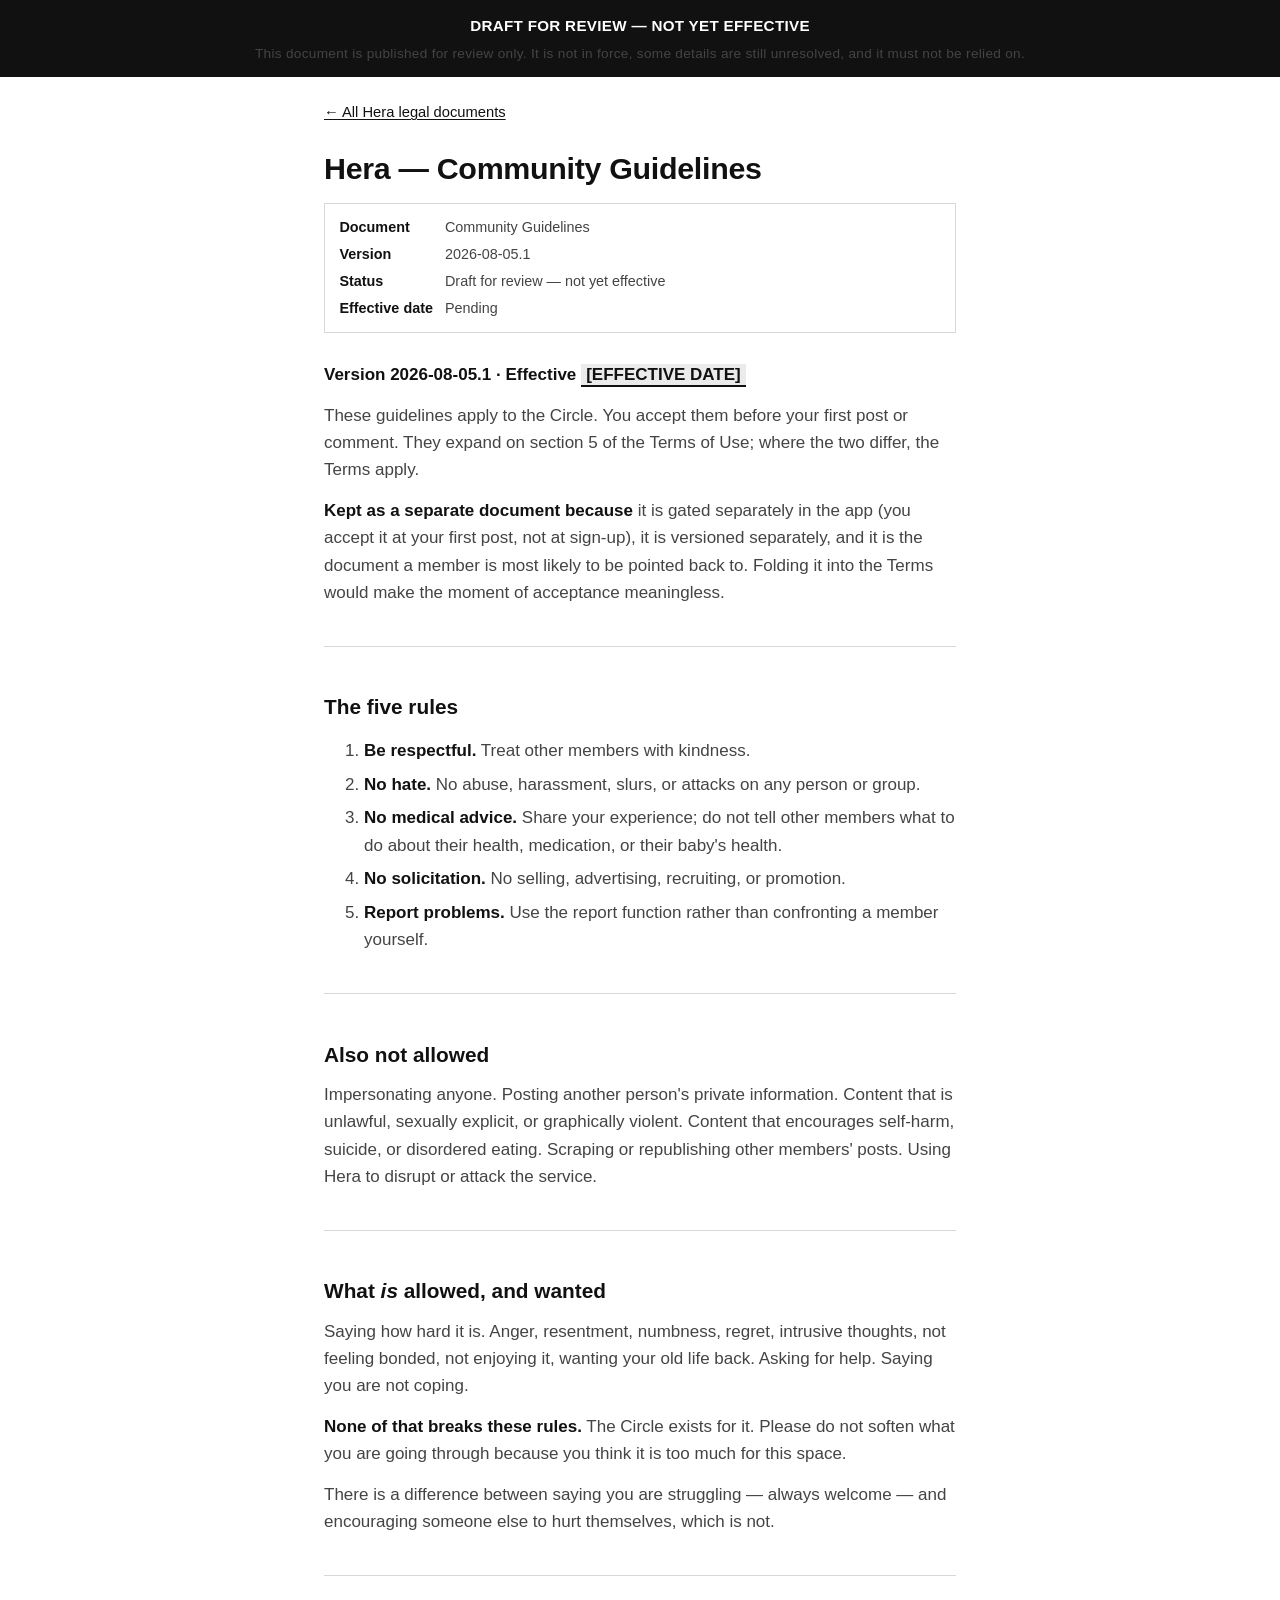
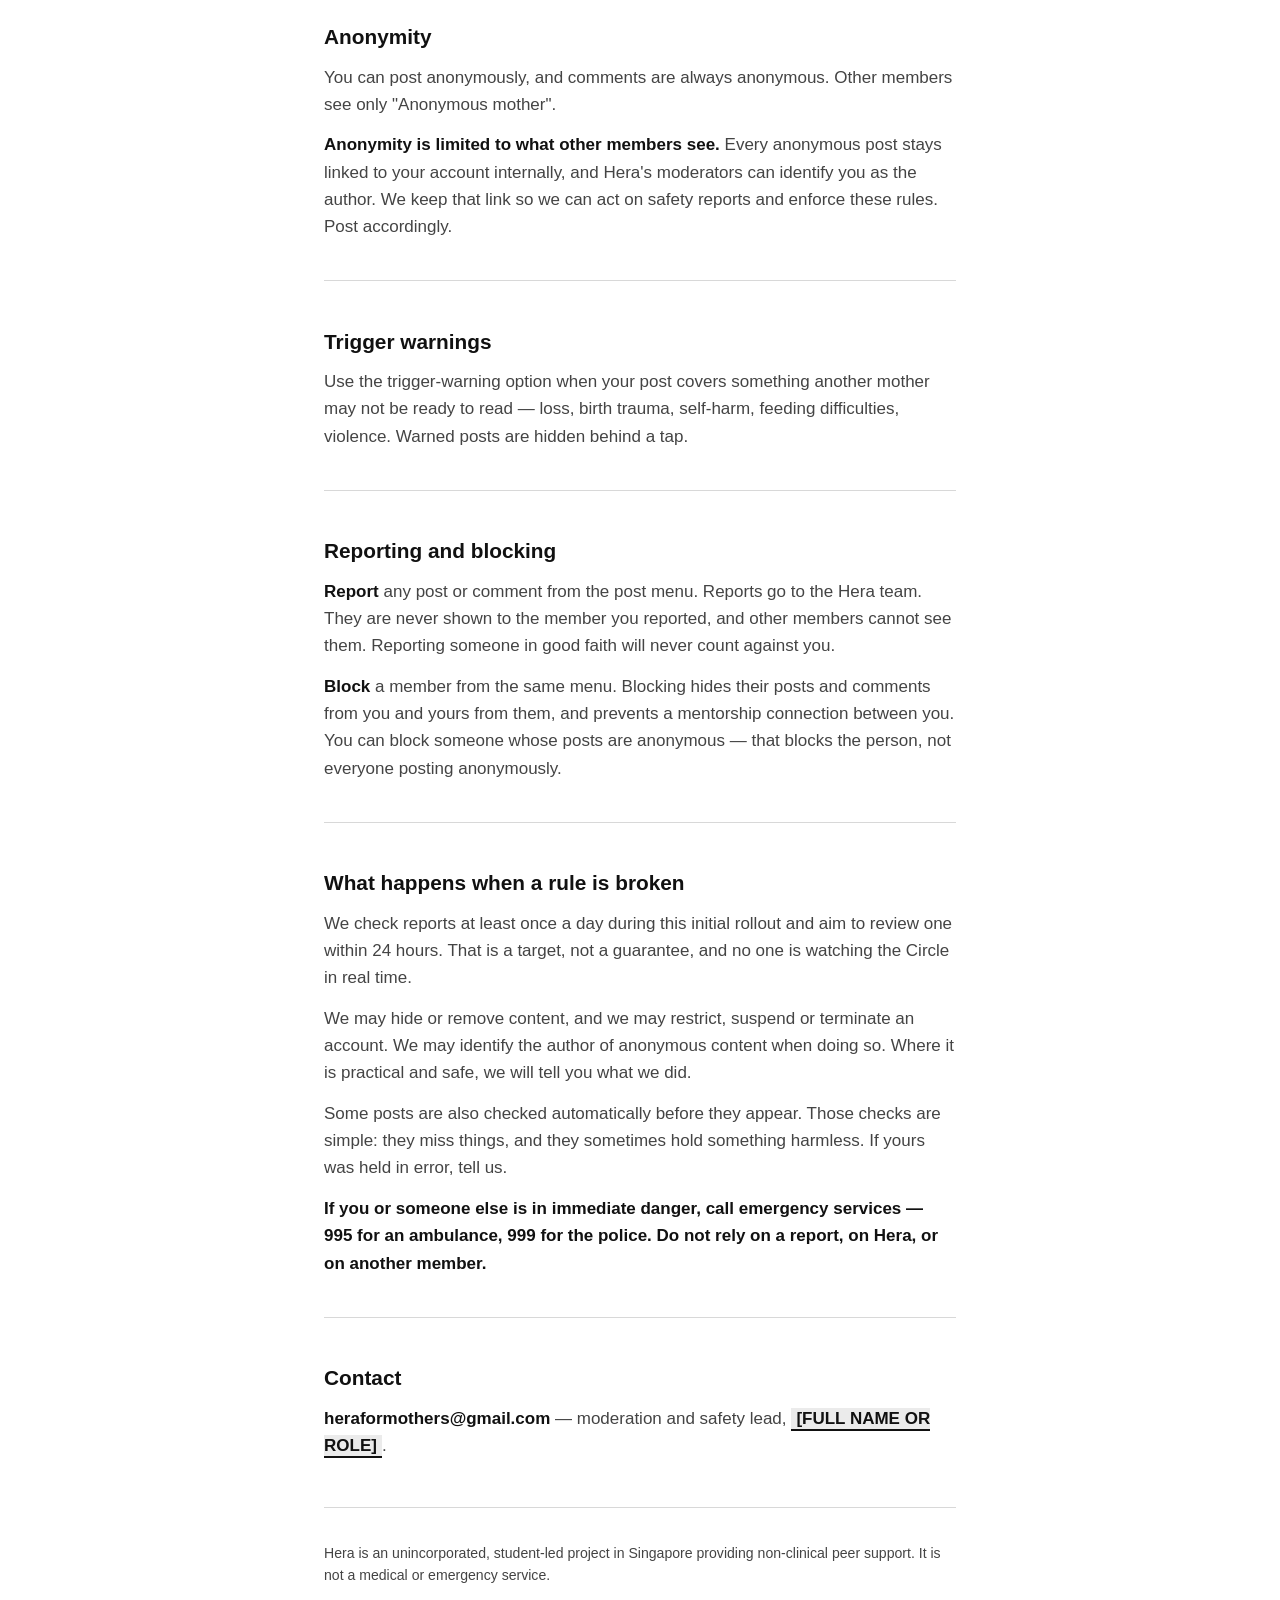
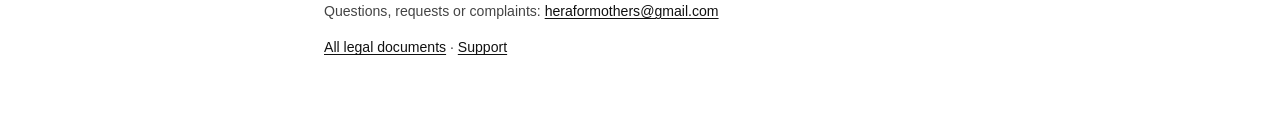
==== community-guidelines/index.html @ 5ca4b3e0 "Lay the site out for the /legal/ Pages base path The repository is named `legal` under the heraformo" ====
<!DOCTYPE html>
<html lang="en-SG">
<head>
<meta charset="utf-8">
<meta name="viewport" content="width=device-width, initial-scale=1">
<!-- Temporary while these pages are a draft for review. Remove when they go live. -->
<meta name="robots" content="noindex, nofollow">
<meta name="description" content="The rules for the Circle, and what happens when one is broken.">
<title>Community Guidelines &middot; Hera</title>
<link rel="stylesheet" href="../assets/style.css">
</head>
<body>
<div class="draft-banner" role="note">
  DRAFT FOR REVIEW &mdash; NOT YET EFFECTIVE
  <p>This document is published for review only. It is not in force, some details are still
  unresolved, and it must not be relied on.</p>
</div>
<main class="wrap">
<p class="backlink"><a href="../">&larr; All Hera legal documents</a></p>
<h1>Hera — Community Guidelines</h1>
<div class="docmeta"><dl>
<dt>Document</dt><dd>Community Guidelines</dd>
<dt>Version</dt><dd>2026-08-05.1</dd>
<dt>Status</dt><dd>Draft for review &mdash; not yet effective</dd>
<dt>Effective date</dt><dd>Pending</dd>
</dl></div>
<p><strong>Version 2026-08-05.1 · Effective <span class="placeholder">[EFFECTIVE DATE]</span></strong></p>
<p>These guidelines apply to the Circle. You accept them before your first post or comment. They expand on section 5 of the Terms of Use; where the two differ, the Terms apply.</p>
<p><strong>Kept as a separate document because</strong> it is gated separately in the app (you accept it at your first post, not at sign-up), it is versioned separately, and it is the document a member is most likely to be pointed back to. Folding it into the Terms would make the moment of acceptance meaningless.</p>
<hr>
<h2 id="the-five-rules">The five rules</h2>
<ol><li><strong>Be respectful.</strong> Treat other members with kindness.</li><li><strong>No hate.</strong> No abuse, harassment, slurs, or attacks on any person or group.</li><li><strong>No medical advice.</strong> Share your experience; do not tell other members what to do about their health, medication, or their baby's health.</li><li><strong>No solicitation.</strong> No selling, advertising, recruiting, or promotion.</li><li><strong>Report problems.</strong> Use the report function rather than confronting a member yourself.</li></ol>
<hr>
<h2 id="also-not-allowed">Also not allowed</h2>
<p>Impersonating anyone. Posting another person's private information. Content that is unlawful, sexually explicit, or graphically violent. Content that encourages self-harm, suicide, or disordered eating. Scraping or republishing other members' posts. Using Hera to disrupt or attack the service.</p>
<hr>
<h2 id="what-is-allowed-and-wanted">What <em>is</em> allowed, and wanted</h2>
<p>Saying how hard it is. Anger, resentment, numbness, regret, intrusive thoughts, not feeling bonded, not enjoying it, wanting your old life back. Asking for help. Saying you are not coping.</p>
<p><strong>None of that breaks these rules.</strong> The Circle exists for it. Please do not soften what you are going through because you think it is too much for this space.</p>
<p>There is a difference between saying you are struggling — always welcome — and encouraging someone else to hurt themselves, which is not.</p>
<hr>
<h2 id="anonymity">Anonymity</h2>
<p>You can post anonymously, and comments are always anonymous. Other members see only "Anonymous mother".</p>
<p><strong>Anonymity is limited to what other members see.</strong> Every anonymous post stays linked to your account internally, and Hera's moderators can identify you as the author. We keep that link so we can act on safety reports and enforce these rules. Post accordingly.</p>
<hr>
<h2 id="trigger-warnings">Trigger warnings</h2>
<p>Use the trigger-warning option when your post covers something another mother may not be ready to read — loss, birth trauma, self-harm, feeding difficulties, violence. Warned posts are hidden behind a tap.</p>
<hr>
<h2 id="reporting-and-blocking">Reporting and blocking</h2>
<p><strong>Report</strong> any post or comment from the post menu. Reports go to the Hera team. They are never shown to the member you reported, and other members cannot see them. Reporting someone in good faith will never count against you.</p>
<p><strong>Block</strong> a member from the same menu. Blocking hides their posts and comments from you and yours from them, and prevents a mentorship connection between you. You can block someone whose posts are anonymous — that blocks the person, not everyone posting anonymously.</p>
<hr>
<h2 id="what-happens-when-a-rule-is-broken">What happens when a rule is broken</h2>
<p>We check reports at least once a day during this initial rollout and aim to review one within 24 hours. That is a target, not a guarantee, and no one is watching the Circle in real time.</p>
<p>We may hide or remove content, and we may restrict, suspend or terminate an account. We may identify the author of anonymous content when doing so. Where it is practical and safe, we will tell you what we did.</p>
<p>Some posts are also checked automatically before they appear. Those checks are simple: they miss things, and they sometimes hold something harmless. If yours was held in error, tell us.</p>
<p><strong>If you or someone else is in immediate danger, call emergency services — 995 for an ambulance, 999 for the police. Do not rely on a report, on Hera, or on another member.</strong></p>
<hr>
<h2 id="contact">Contact</h2>
<p><strong>heraformothers@gmail.com</strong> — moderation and safety lead, <strong><span class="placeholder">[FULL NAME OR ROLE]</span></strong>.</p>
<footer>
<p>Hera is an unincorporated, student-led project in Singapore providing non-clinical peer support.
It is not a medical or emergency service.</p>
<p>Questions, requests or complaints: <a href="mailto:heraformothers@gmail.com">heraformothers@gmail.com</a></p>
<p><a href="../">All legal documents</a> &middot; <a href="../support/">Support</a></p>
</footer>
</main>
</body>
</html>
---- assets/style.css ----
/* Hera legal pages.
   Black and white, system fonts only. No third-party fonts, no analytics,
   no tracking, no cookies, no JavaScript. */

:root {
  --ink: #111111;
  --ink-soft: #444444;
  --rule: #d8d8d8;
  --rule-strong: #999999;
  --paper: #ffffff;
  --draft-bg: #f4f4f4;
  --placeholder-bg: #ebebeb;
  --measure: 42rem;
}

* { box-sizing: border-box; }

html {
  /* Never let a wide table push the page sideways. */
  overflow-x: hidden;
  -webkit-text-size-adjust: 100%;
}

body {
  margin: 0;
  background: var(--paper);
  color: var(--ink);
  font-family: -apple-system, BlinkMacSystemFont, "Segoe UI", Roboto, Helvetica, Arial, sans-serif;
  font-size: 17px;
  line-height: 1.6;
  overflow-x: hidden;
}

.wrap {
  max-width: var(--measure);
  margin: 0 auto;
  padding: 1.5rem 1.25rem 4rem;
}

/* ---------------------------------------------------------------- banner */

.draft-banner {
  background: var(--ink);
  color: var(--paper);
  padding: 0.85rem 1.25rem;
  font-weight: 700;
  font-size: 0.95rem;
  letter-spacing: 0.02em;
  text-align: center;
}

.draft-banner p {
  margin: 0.35rem 0 0;
  font-weight: 400;
  font-size: 0.85rem;
  line-height: 1.5;
}

/* ------------------------------------------------------------------ text */

h1 {
  font-size: 1.9rem;
  line-height: 1.25;
  margin: 1.5rem 0 0.5rem;
  letter-spacing: -0.01em;
}

h2 {
  font-size: 1.3rem;
  line-height: 1.3;
  margin: 2.25rem 0 0.6rem;
  padding-top: 0.4rem;
}

h3 {
  font-size: 1.05rem;
  margin: 1.6rem 0 0.4rem;
}

p, li { color: var(--ink-soft); }
p { margin: 0.85rem 0; }

strong { color: var(--ink); font-weight: 700; }

ul { padding-left: 1.2rem; margin: 0.85rem 0; }
li { margin: 0.4rem 0; }

hr {
  border: 0;
  border-top: 1px solid var(--rule);
  margin: 2.5rem 0;
}

a { color: var(--ink); text-decoration: underline; text-underline-offset: 0.15em; }
a:hover { text-decoration-thickness: 2px; }
a:focus-visible { outline: 2px solid var(--ink); outline-offset: 2px; }

code {
  font-family: ui-monospace, SFMono-Regular, Menlo, monospace;
  font-size: 0.9em;
  background: var(--draft-bg);
  padding: 0.1em 0.35em;
  border-radius: 3px;
}

/* --------------------------------------------------------- doc meta line */

.docmeta {
  font-size: 0.9rem;
  color: var(--ink-soft);
  border: 1px solid var(--rule);
  padding: 0.75rem 0.9rem;
  margin: 1rem 0 1.75rem;
}

.docmeta dl { margin: 0; display: grid; grid-template-columns: auto 1fr; gap: 0.25rem 0.75rem; }
.docmeta dt { font-weight: 700; color: var(--ink); }
.docmeta dd { margin: 0; }

/* ------------------------------------------------------------ placeholder */

.placeholder {
  background: var(--placeholder-bg);
  color: var(--ink);
  border-bottom: 2px solid var(--ink);
  padding: 0.05em 0.3em;
  font-weight: 700;
  font-style: normal;
}

.reviewnote {
  border: 1px solid var(--rule-strong);
  background: var(--draft-bg);
  padding: 0.85rem 1rem;
  margin: 1.25rem 0;
  font-size: 0.92rem;
}

.reviewnote p { margin: 0.4rem 0; color: var(--ink); }
.reviewnote p:first-child { margin-top: 0; }
.reviewnote p:last-child { margin-bottom: 0; }

/* ---------------------------------------------------------------- tables */

.tablewrap { margin: 1.25rem 0; }

table {
  width: 100%;
  border-collapse: collapse;
  font-size: 0.95rem;
}

caption { text-align: left; font-weight: 700; padding-bottom: 0.5rem; }

th, td {
  border: 1px solid var(--rule);
  padding: 0.6rem 0.7rem;
  text-align: left;
  vertical-align: top;
}

th { background: var(--draft-bg); color: var(--ink); font-weight: 700; }
td { color: var(--ink-soft); }

/* Narrow screens: each row becomes a labelled card. No shrunken text, no
   horizontal scrolling. Labels come from data-label on each cell. */
@media (max-width: 40rem) {
  table, thead, tbody, tr, th, td { display: block; }

  thead { position: absolute; width: 1px; height: 1px; overflow: hidden; clip: rect(0 0 0 0); }

  tr {
    border: 1px solid var(--rule-strong);
    margin-bottom: 1rem;
    padding: 0.25rem 0;
  }

  td {
    border: 0;
    border-bottom: 1px solid var(--rule);
    padding: 0.6rem 0.8rem;
  }

  tr td:last-child { border-bottom: 0; }

  td::before {
    content: attr(data-label);
    display: block;
    font-weight: 700;
    color: var(--ink);
    font-size: 0.78rem;
    text-transform: uppercase;
    letter-spacing: 0.04em;
    margin-bottom: 0.2rem;
  }
}

/* -------------------------------------------------------------- nav/index */

.backlink { font-size: 0.92rem; margin: 0 0 0.5rem; }

.doclist { list-style: none; padding: 0; margin: 1.5rem 0; }

.doclist li {
  border: 1px solid var(--rule);
  padding: 0.9rem 1rem;
  margin: 0 0 0.75rem;
}

.doclist a { font-weight: 700; font-size: 1.05rem; }
.doclist p { margin: 0.3rem 0 0; font-size: 0.92rem; }

footer {
  margin-top: 3rem;
  padding-top: 1.25rem;
  border-top: 1px solid var(--rule);
  font-size: 0.88rem;
  color: var(--ink-soft);
}

@media print {
  .draft-banner { background: none; color: var(--ink); border: 2px solid var(--ink); }
}
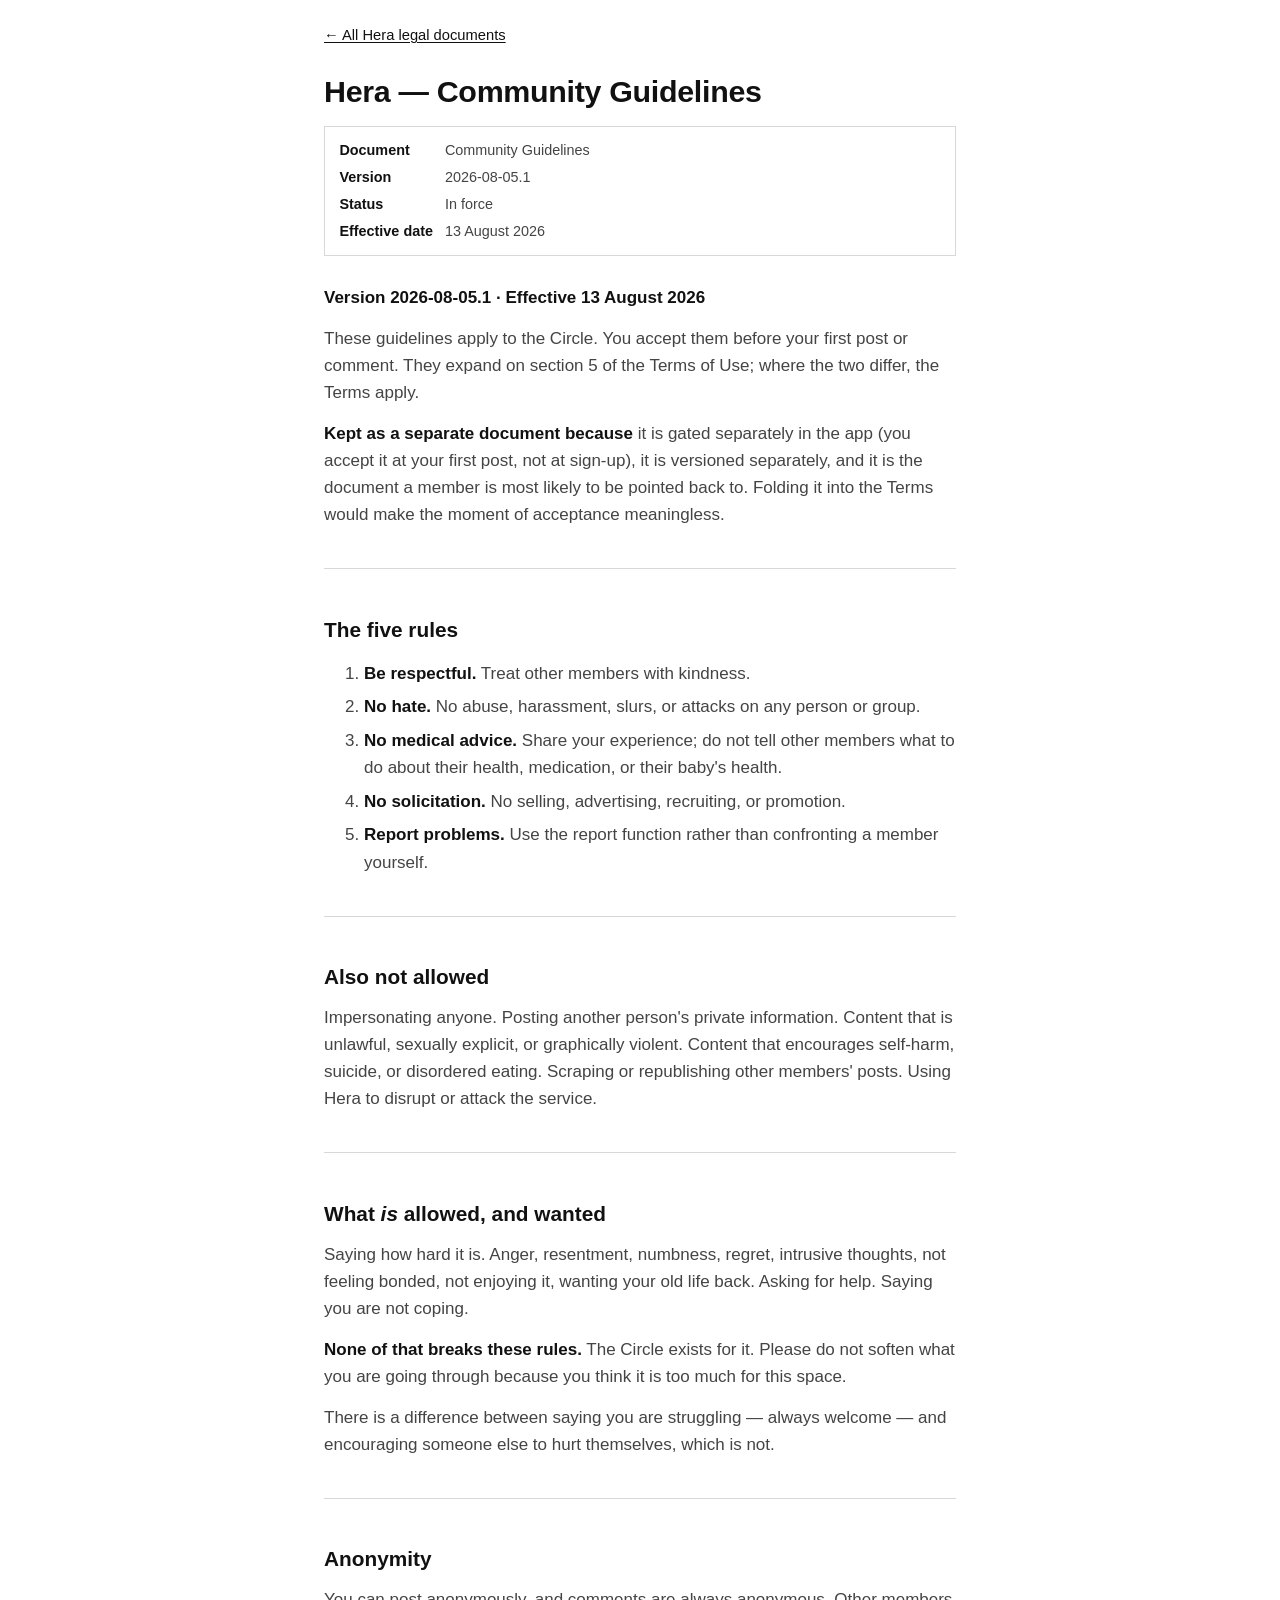
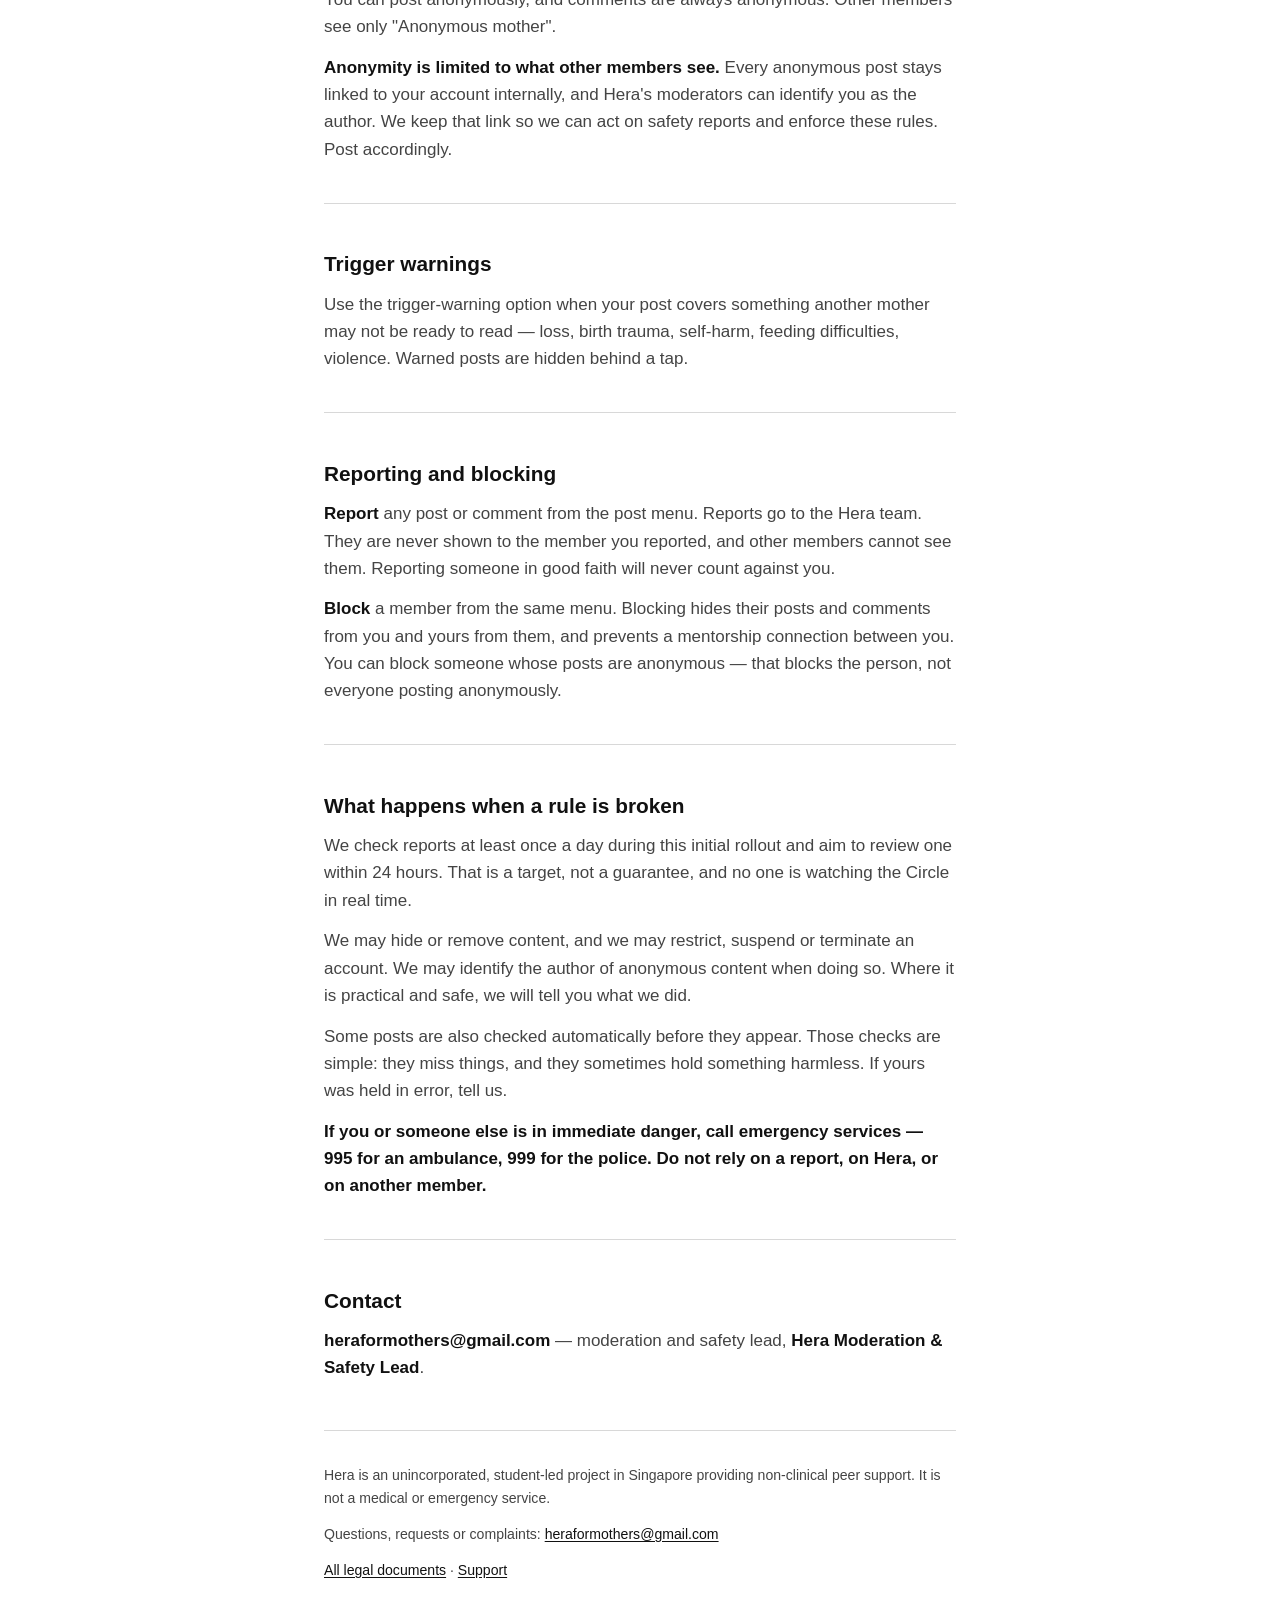
==== commit 814e45e3: "Publish the legal documents as in force Resolves every placeholder and contingent note in the docume" ====
--- a/community-guidelines/index.html
+++ b/community-guidelines/index.html
@@ -3,28 +3,21 @@
 <head>
 <meta charset="utf-8">
 <meta name="viewport" content="width=device-width, initial-scale=1">
-<!-- Temporary while these pages are a draft for review. Remove when they go live. -->
-<meta name="robots" content="noindex, nofollow">
 <meta name="description" content="The rules for the Circle, and what happens when one is broken.">
 <title>Community Guidelines &middot; Hera</title>
 <link rel="stylesheet" href="../assets/style.css">
 </head>
 <body>
-<div class="draft-banner" role="note">
-  DRAFT FOR REVIEW &mdash; NOT YET EFFECTIVE
-  <p>This document is published for review only. It is not in force, some details are still
-  unresolved, and it must not be relied on.</p>
-</div>
 <main class="wrap">
 <p class="backlink"><a href="../">&larr; All Hera legal documents</a></p>
 <h1>Hera — Community Guidelines</h1>
 <div class="docmeta"><dl>
 <dt>Document</dt><dd>Community Guidelines</dd>
 <dt>Version</dt><dd>2026-08-05.1</dd>
-<dt>Status</dt><dd>Draft for review &mdash; not yet effective</dd>
-<dt>Effective date</dt><dd>Pending</dd>
+<dt>Status</dt><dd>In force</dd>
+<dt>Effective date</dt><dd>13 August 2026</dd>
 </dl></div>
-<p><strong>Version 2026-08-05.1 · Effective <span class="placeholder">[EFFECTIVE DATE]</span></strong></p>
+<p><strong>Version 2026-08-05.1 · Effective 13 August 2026</strong></p>
 <p>These guidelines apply to the Circle. You accept them before your first post or comment. They expand on section 5 of the Terms of Use; where the two differ, the Terms apply.</p>
 <p><strong>Kept as a separate document because</strong> it is gated separately in the app (you accept it at your first post, not at sign-up), it is versioned separately, and it is the document a member is most likely to be pointed back to. Folding it into the Terms would make the moment of acceptance meaningless.</p>
 <hr>
@@ -57,7 +50,7 @@
 <p><strong>If you or someone else is in immediate danger, call emergency services — 995 for an ambulance, 999 for the police. Do not rely on a report, on Hera, or on another member.</strong></p>
 <hr>
 <h2 id="contact">Contact</h2>
-<p><strong>heraformothers@gmail.com</strong> — moderation and safety lead, <strong><span class="placeholder">[FULL NAME OR ROLE]</span></strong>.</p>
+<p><strong>heraformothers@gmail.com</strong> — moderation and safety lead, <strong>Hera Moderation &amp; Safety Lead</strong>.</p>
 <footer>
 <p>Hera is an unincorporated, student-led project in Singapore providing non-clinical peer support.
 It is not a medical or emergency service.</p>
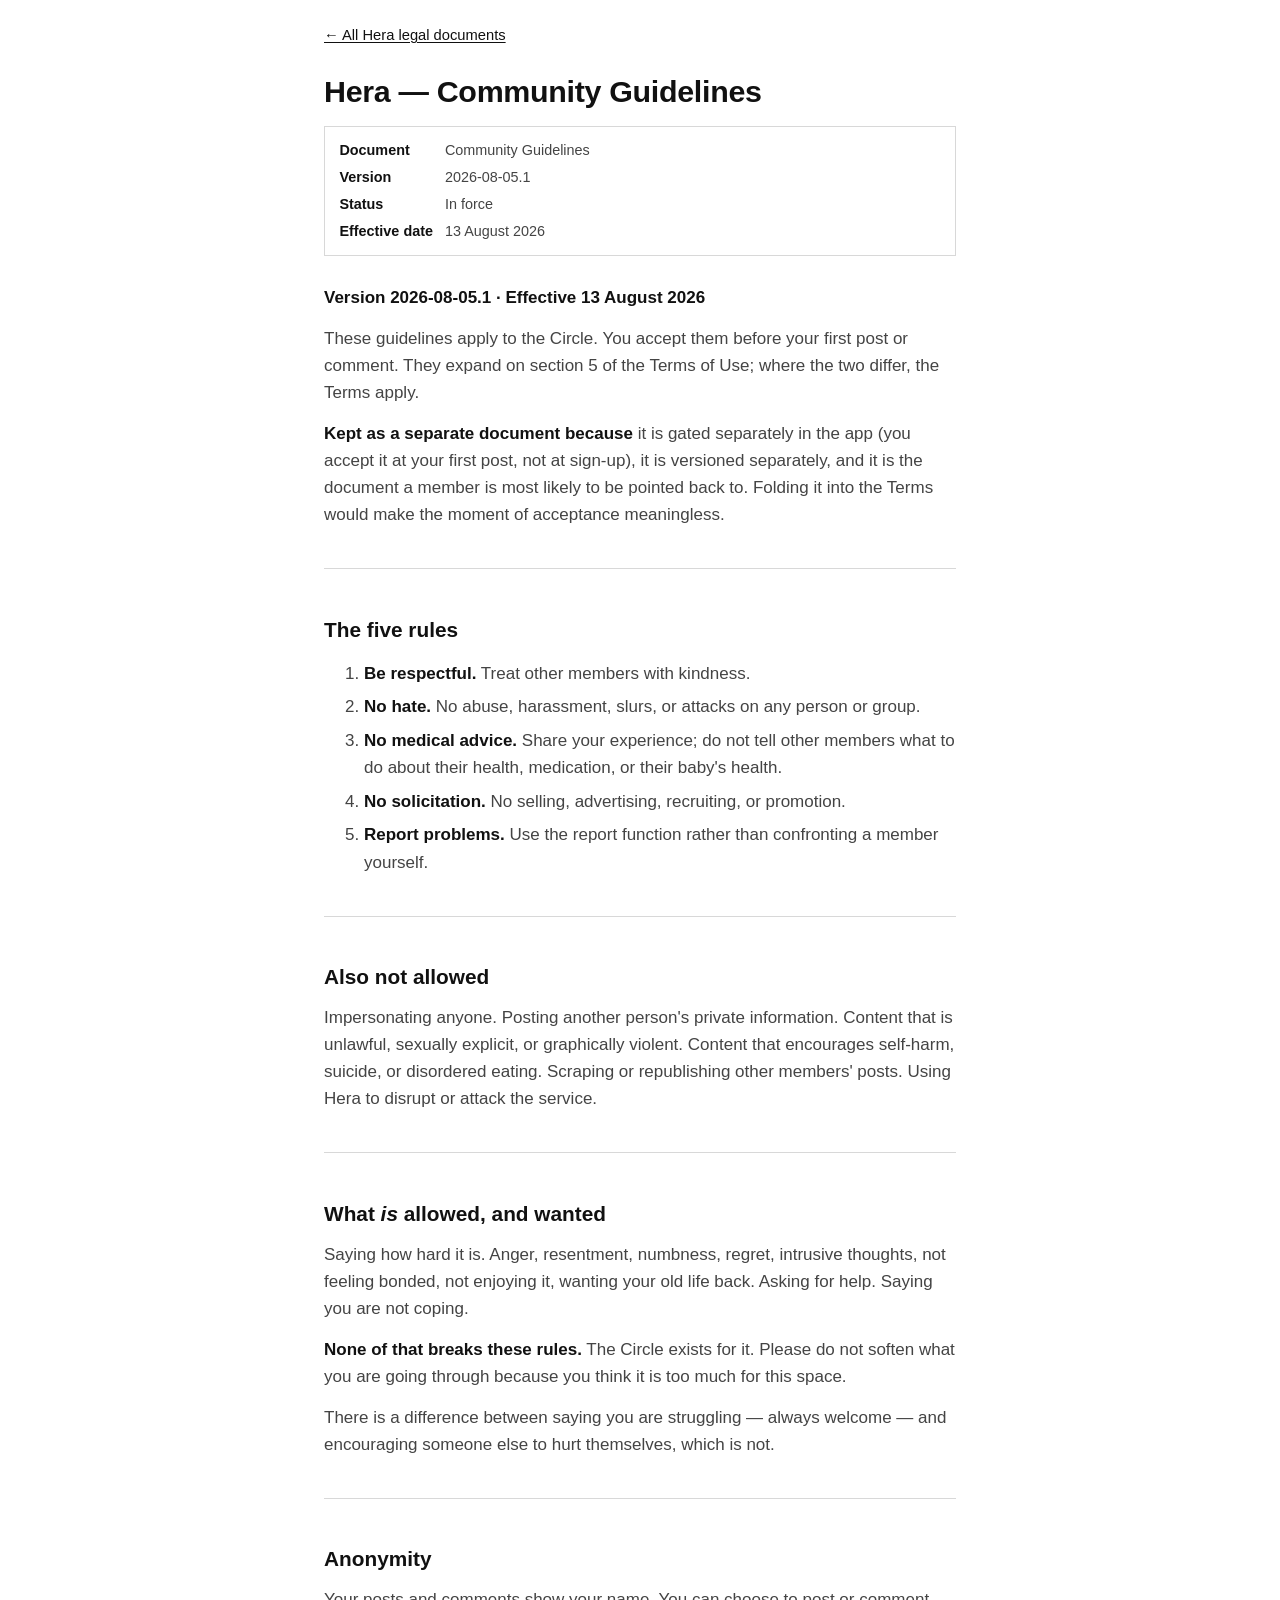
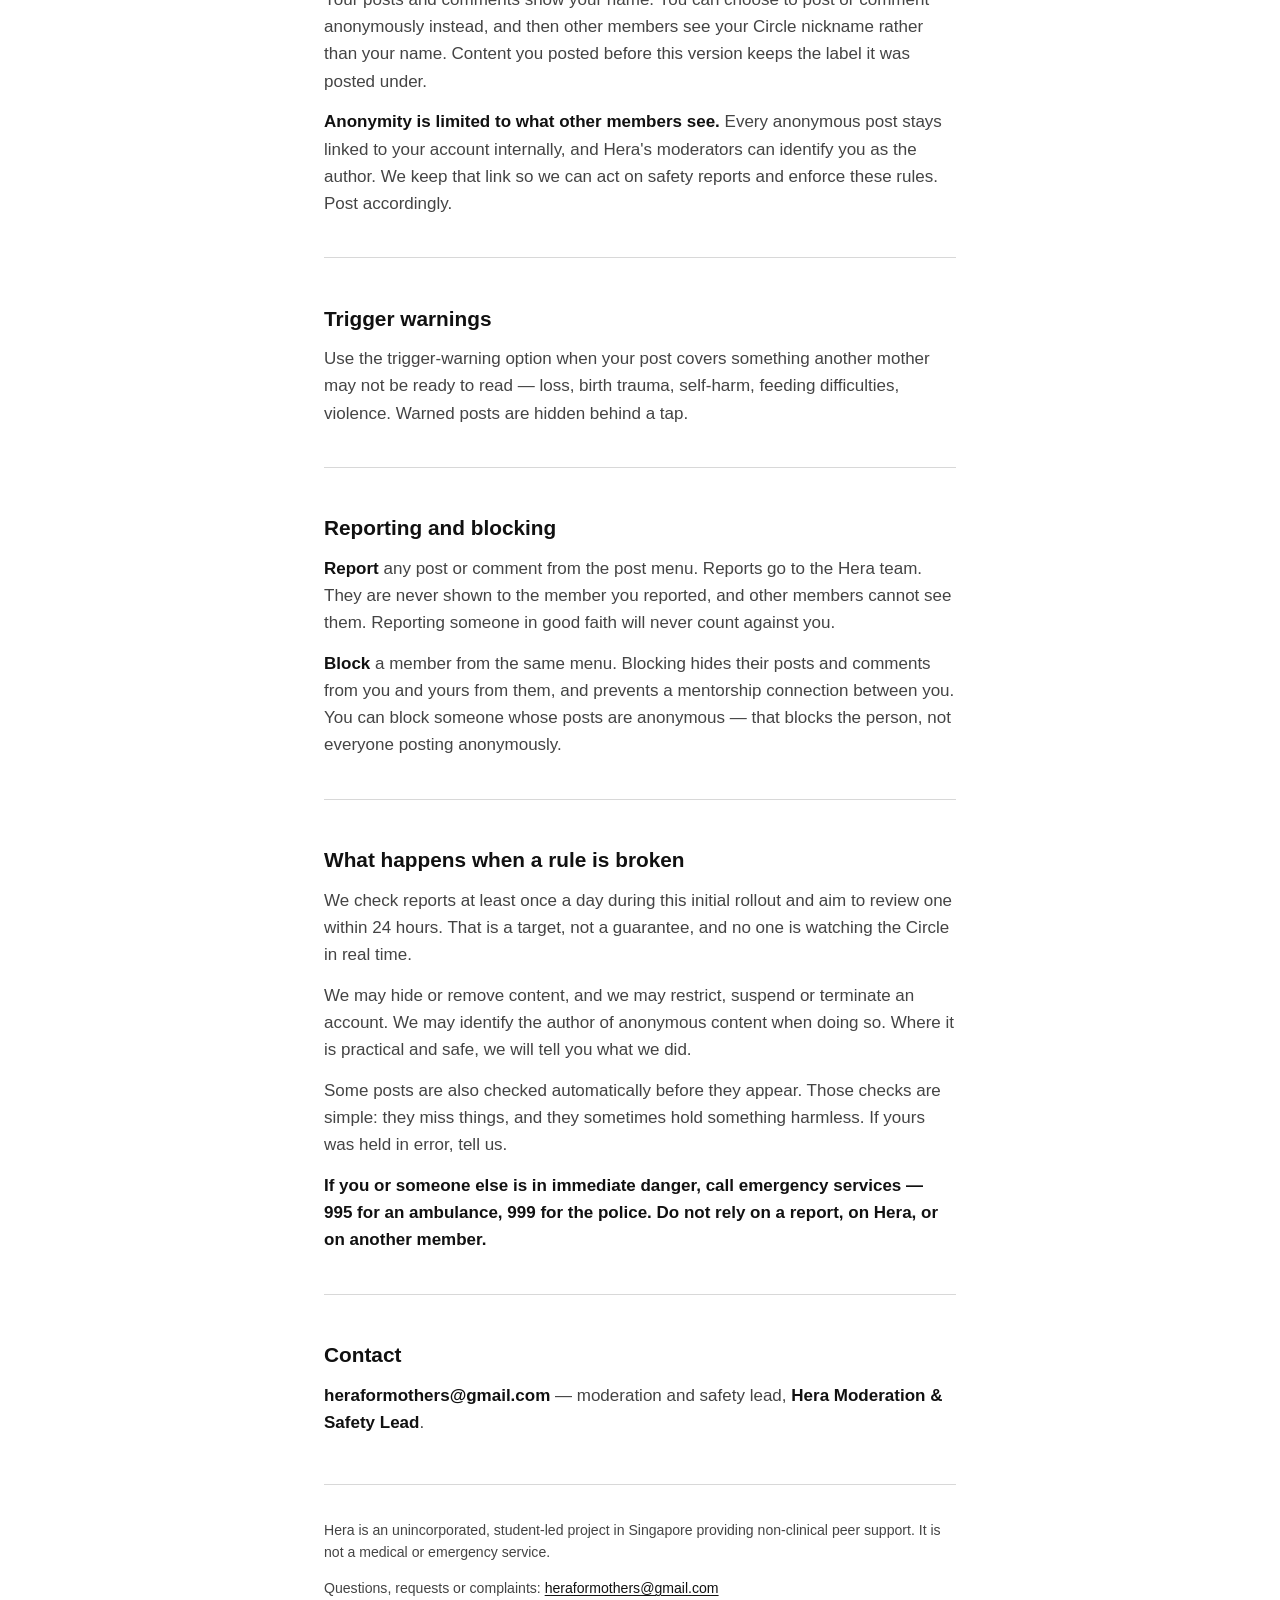
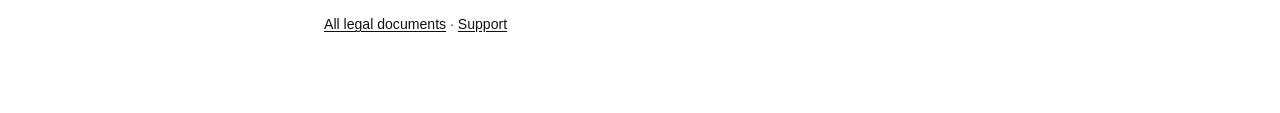
==== commit ec98afaa: "Draft: Circle shows your name, or your nickname when anonymous; correct stale facts Not published, v" ====
--- a/community-guidelines/index.html
+++ b/community-guidelines/index.html
@@ -33,7 +33,7 @@
 <p>There is a difference between saying you are struggling — always welcome — and encouraging someone else to hurt themselves, which is not.</p>
 <hr>
 <h2 id="anonymity">Anonymity</h2>
-<p>You can post anonymously, and comments are always anonymous. Other members see only "Anonymous mother".</p>
+<p>Your posts and comments show your name. You can choose to post or comment anonymously instead, and then other members see your Circle nickname rather than your name. Content you posted before this version keeps the label it was posted under.</p>
 <p><strong>Anonymity is limited to what other members see.</strong> Every anonymous post stays linked to your account internally, and Hera's moderators can identify you as the author. We keep that link so we can act on safety reports and enforce these rules. Post accordingly.</p>
 <hr>
 <h2 id="trigger-warnings">Trigger warnings</h2>
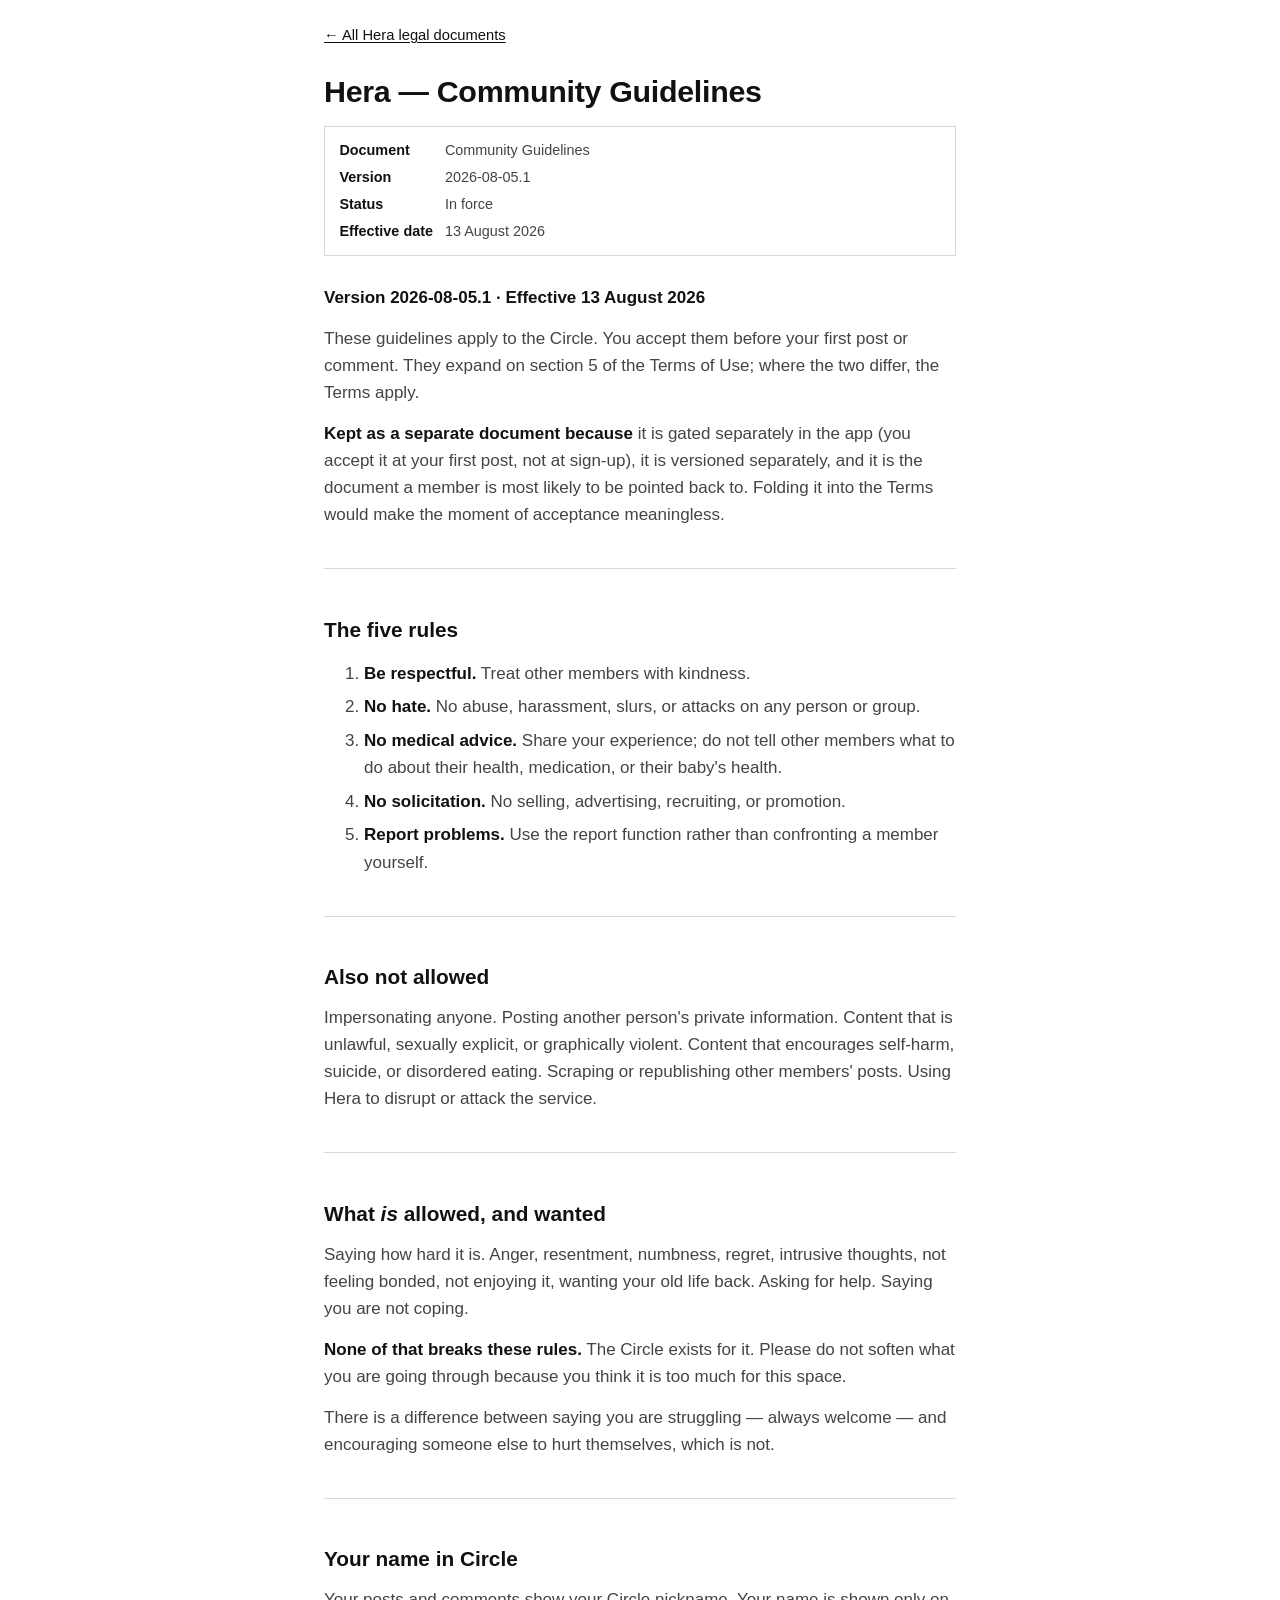
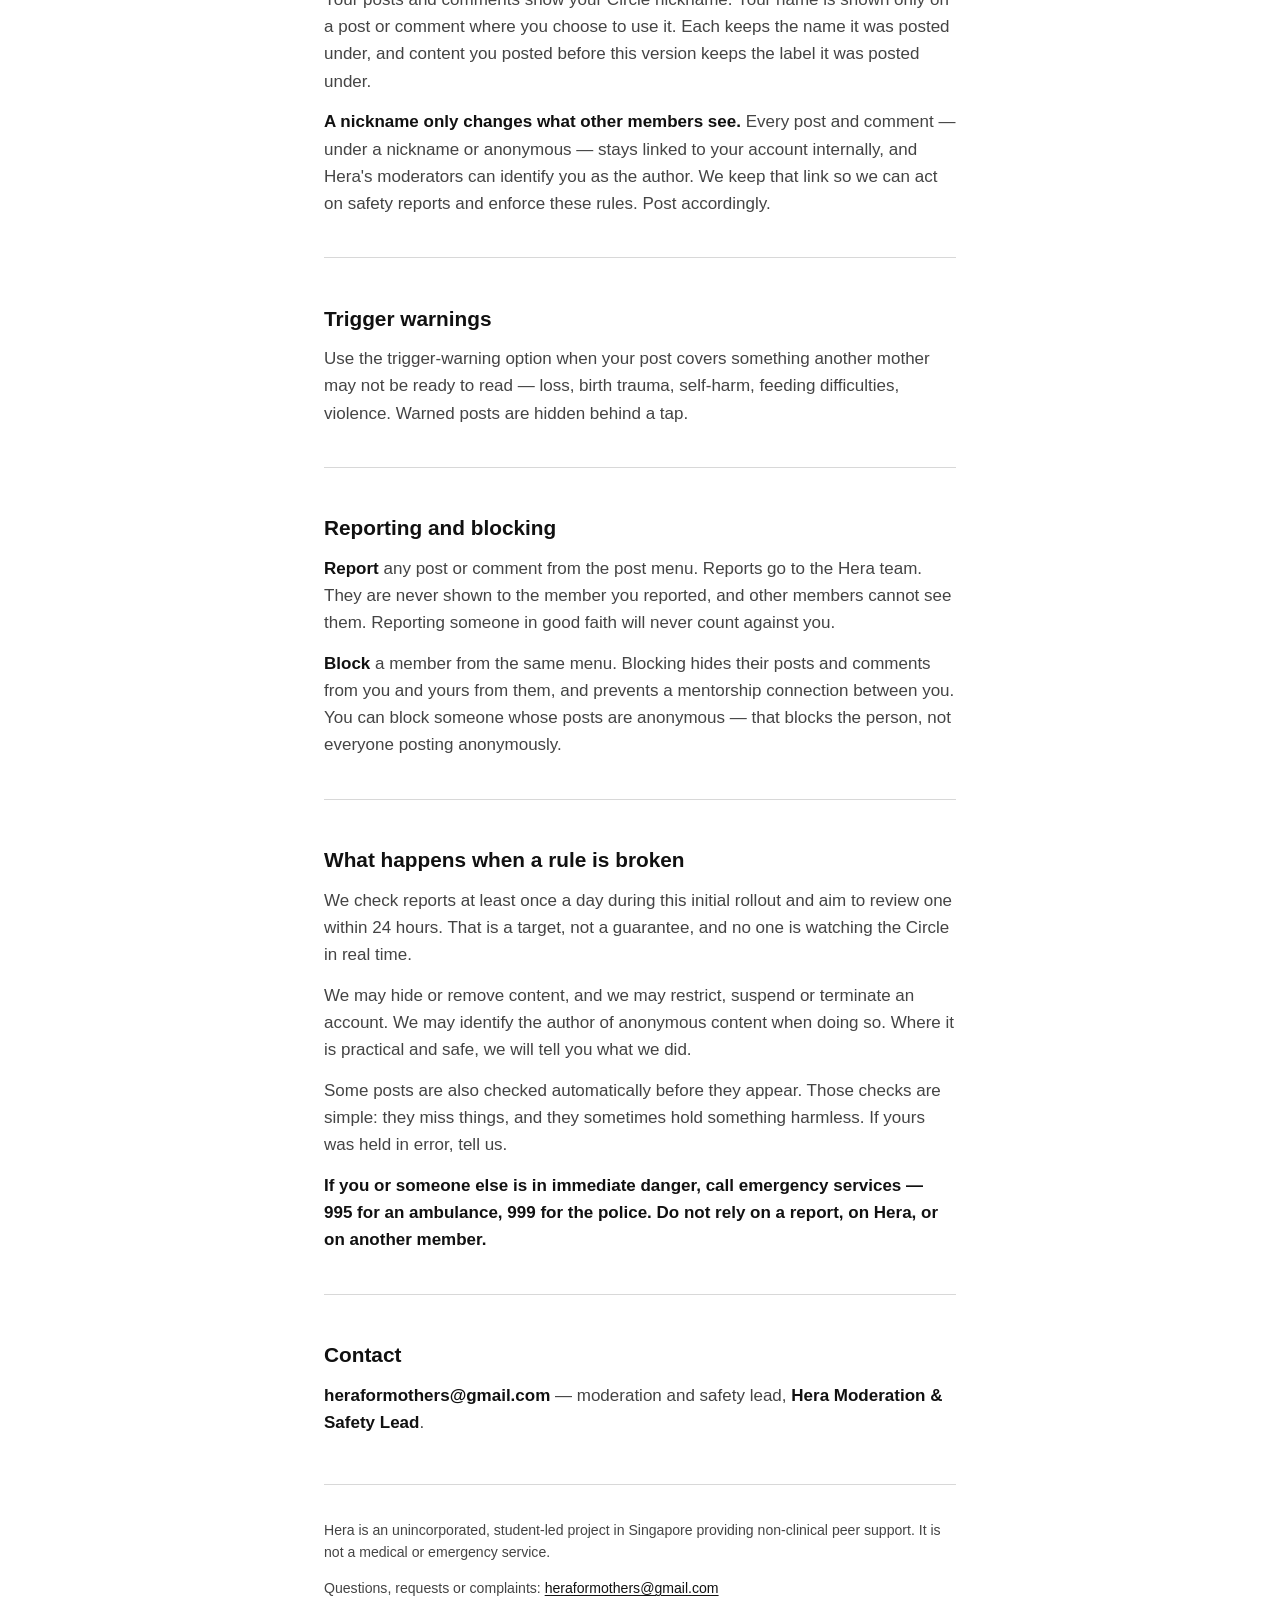
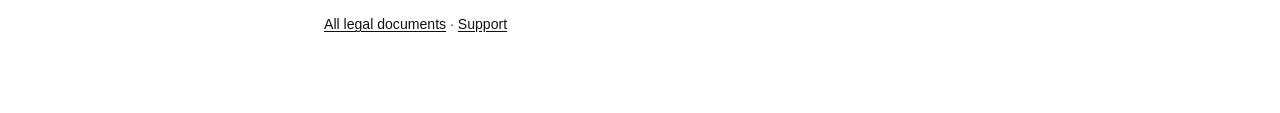
==== commit fadf575e: "Draft: Circle is nickname-first; name only by choice; old answers deleted Not published, versions un" ====
--- a/community-guidelines/index.html
+++ b/community-guidelines/index.html
@@ -32,9 +32,9 @@
 <p><strong>None of that breaks these rules.</strong> The Circle exists for it. Please do not soften what you are going through because you think it is too much for this space.</p>
 <p>There is a difference between saying you are struggling — always welcome — and encouraging someone else to hurt themselves, which is not.</p>
 <hr>
-<h2 id="anonymity">Anonymity</h2>
-<p>Your posts and comments show your name. You can choose to post or comment anonymously instead, and then other members see your Circle nickname rather than your name. Content you posted before this version keeps the label it was posted under.</p>
-<p><strong>Anonymity is limited to what other members see.</strong> Every anonymous post stays linked to your account internally, and Hera's moderators can identify you as the author. We keep that link so we can act on safety reports and enforce these rules. Post accordingly.</p>
+<h2 id="your-name-in-circle">Your name in Circle</h2>
+<p>Your posts and comments show your Circle nickname. Your name is shown only on a post or comment where you choose to use it. Each keeps the name it was posted under, and content you posted before this version keeps the label it was posted under.</p>
+<p><strong>A nickname only changes what other members see.</strong> Every post and comment — under a nickname or anonymous — stays linked to your account internally, and Hera's moderators can identify you as the author. We keep that link so we can act on safety reports and enforce these rules. Post accordingly.</p>
 <hr>
 <h2 id="trigger-warnings">Trigger warnings</h2>
 <p>Use the trigger-warning option when your post covers something another mother may not be ready to read — loss, birth trauma, self-harm, feeding difficulties, violence. Warned posts are hidden behind a tap.</p>
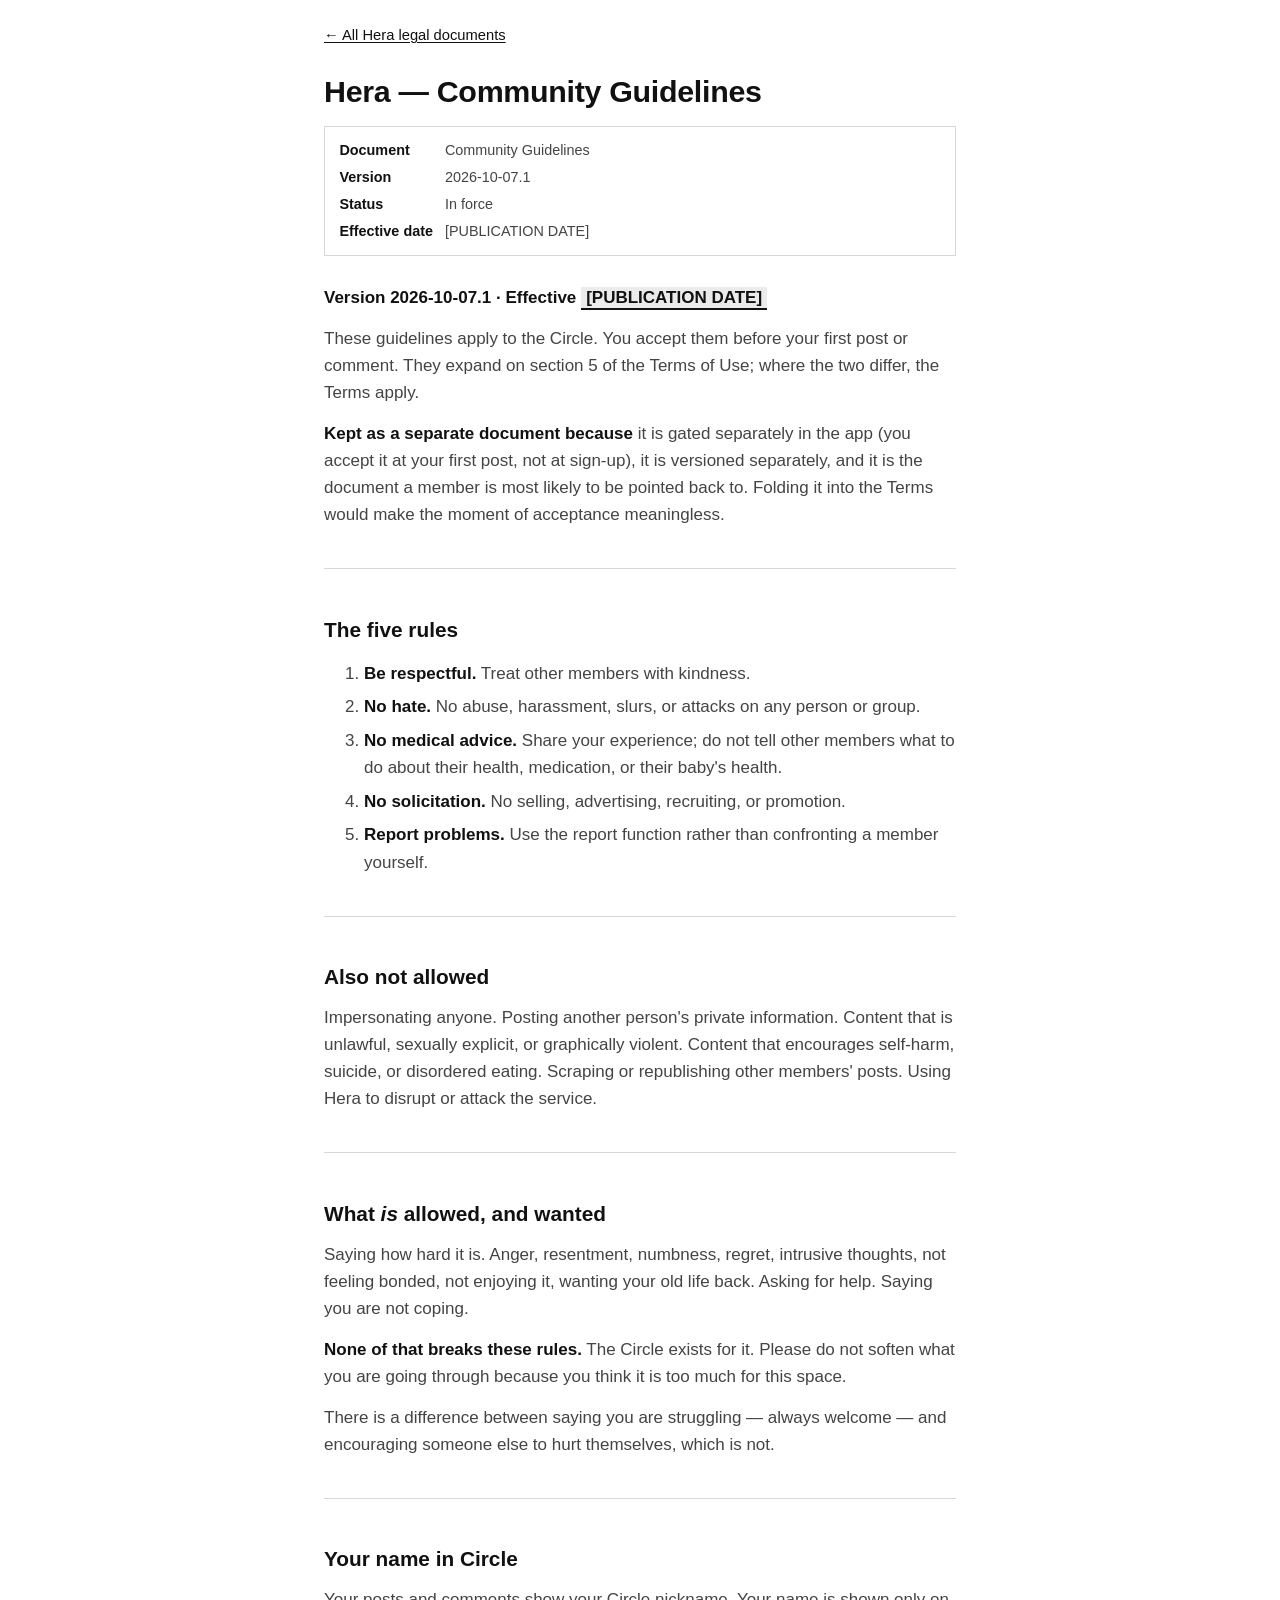
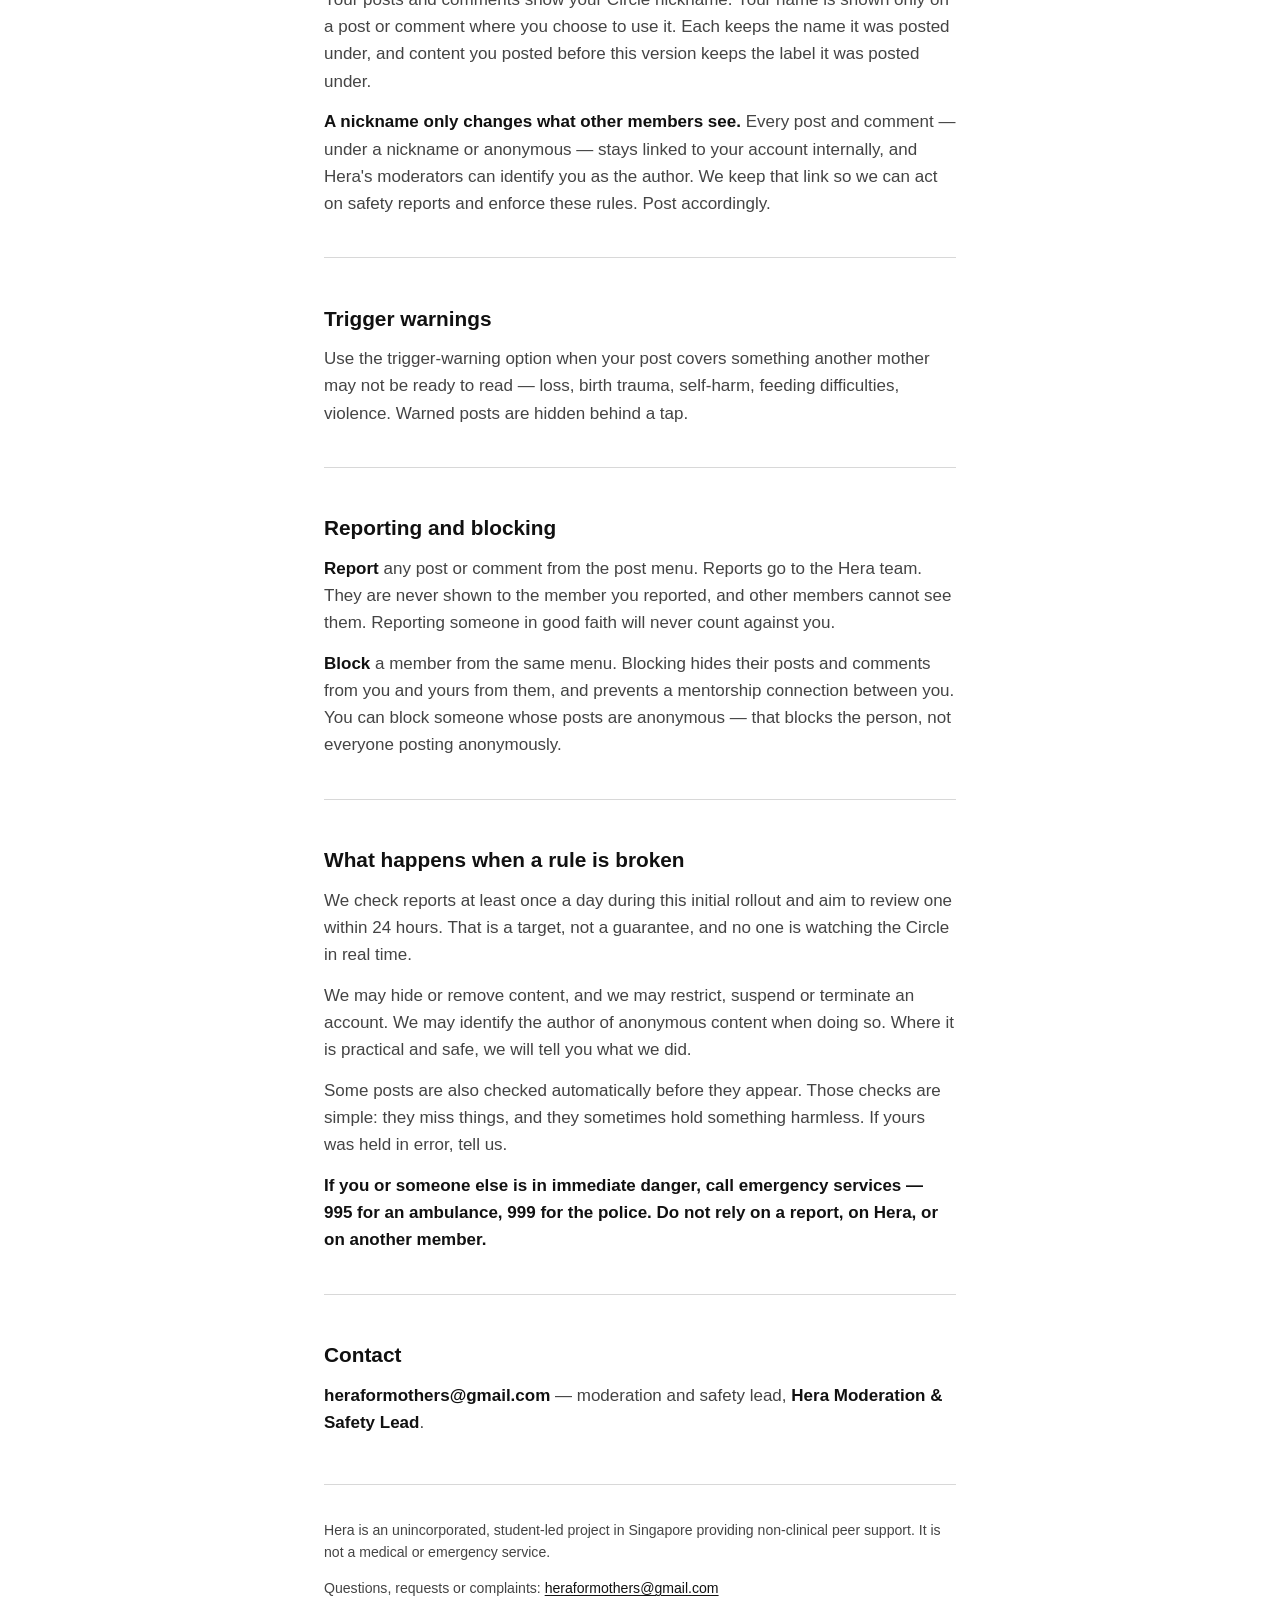
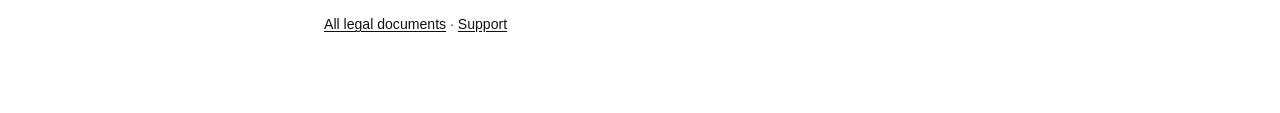
==== commit 14ef6fb9: "Launch package: versions 2026-10-07.1, per-document effective dates, accurate change clauses Terms, " ====
--- a/community-guidelines/index.html
+++ b/community-guidelines/index.html
@@ -13,11 +13,11 @@
 <h1>Hera — Community Guidelines</h1>
 <div class="docmeta"><dl>
 <dt>Document</dt><dd>Community Guidelines</dd>
-<dt>Version</dt><dd>2026-08-05.1</dd>
+<dt>Version</dt><dd>2026-10-07.1</dd>
 <dt>Status</dt><dd>In force</dd>
-<dt>Effective date</dt><dd>13 August 2026</dd>
+<dt>Effective date</dt><dd>[PUBLICATION DATE]</dd>
 </dl></div>
-<p><strong>Version 2026-08-05.1 · Effective 13 August 2026</strong></p>
+<p><strong>Version 2026-10-07.1 · Effective <span class="placeholder">[PUBLICATION DATE]</span></strong></p>
 <p>These guidelines apply to the Circle. You accept them before your first post or comment. They expand on section 5 of the Terms of Use; where the two differ, the Terms apply.</p>
 <p><strong>Kept as a separate document because</strong> it is gated separately in the app (you accept it at your first post, not at sign-up), it is versioned separately, and it is the document a member is most likely to be pointed back to. Folding it into the Terms would make the moment of acceptance meaningless.</p>
 <hr>
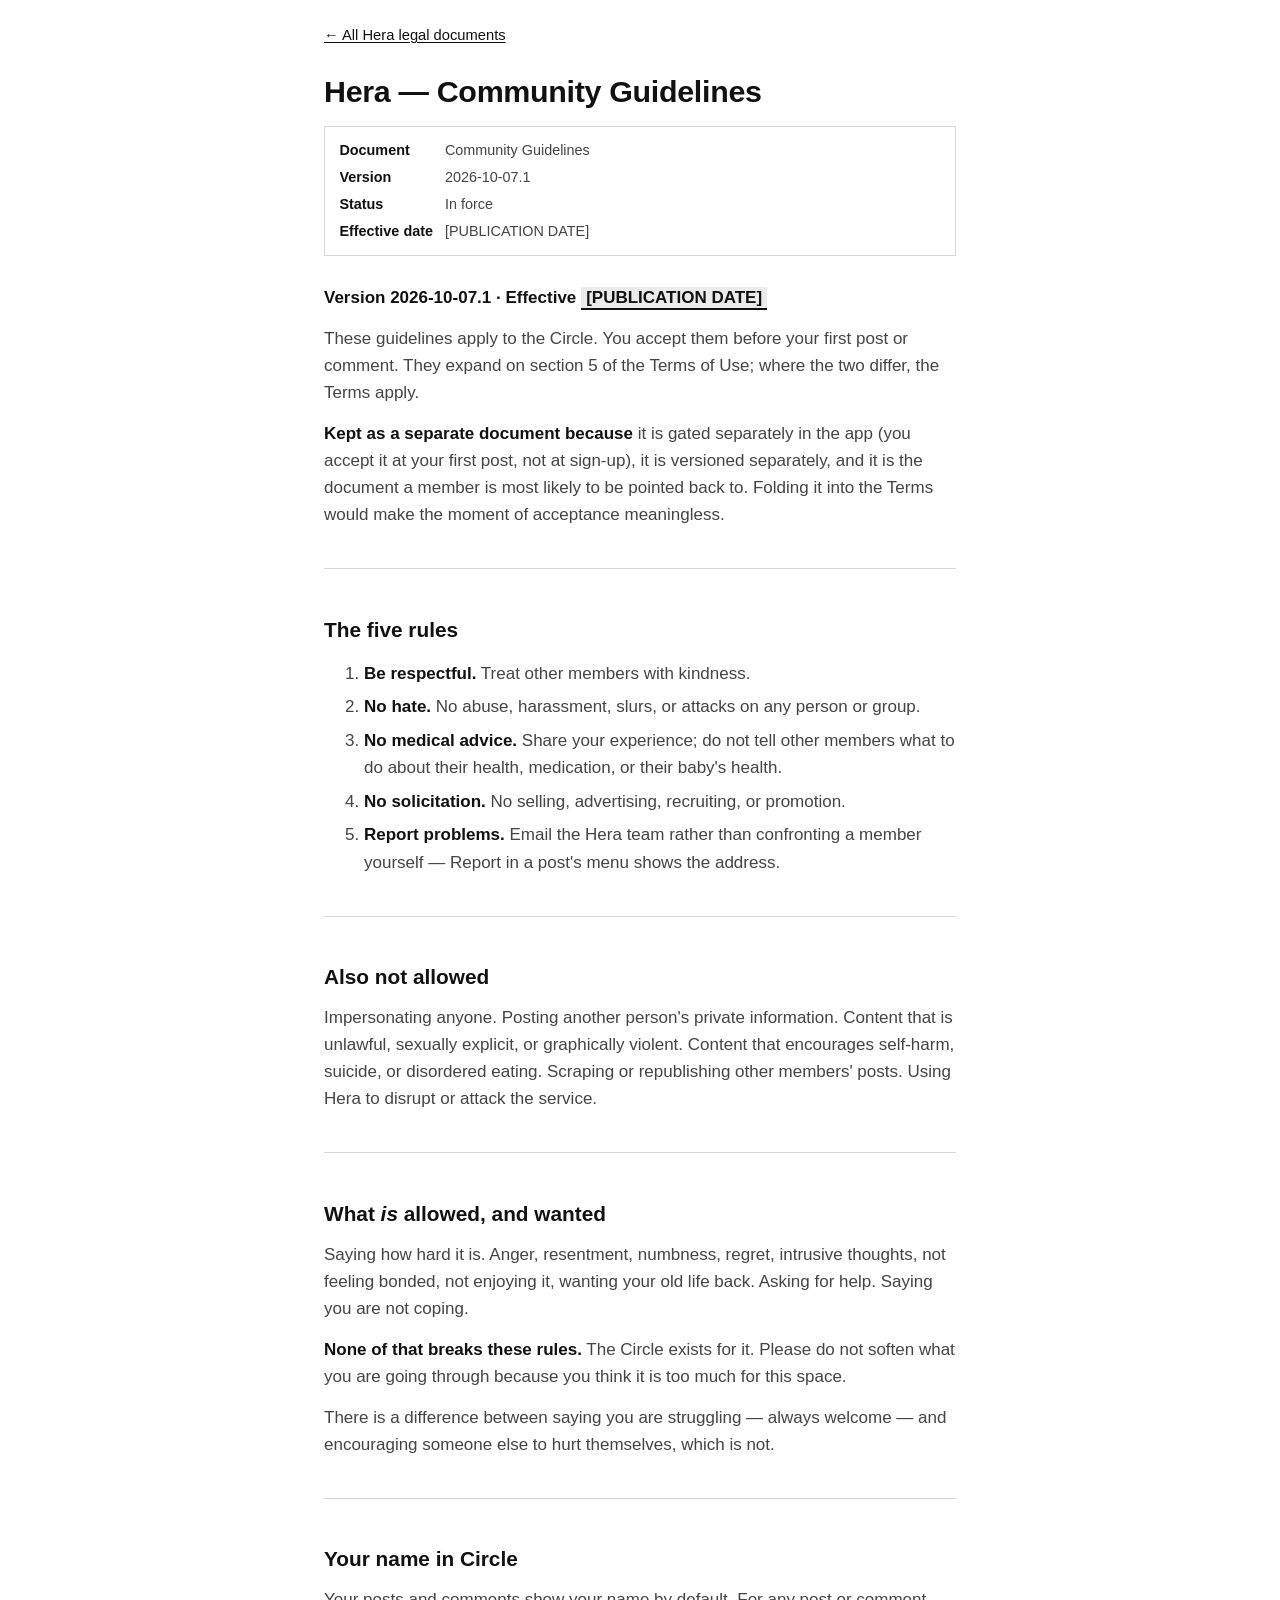
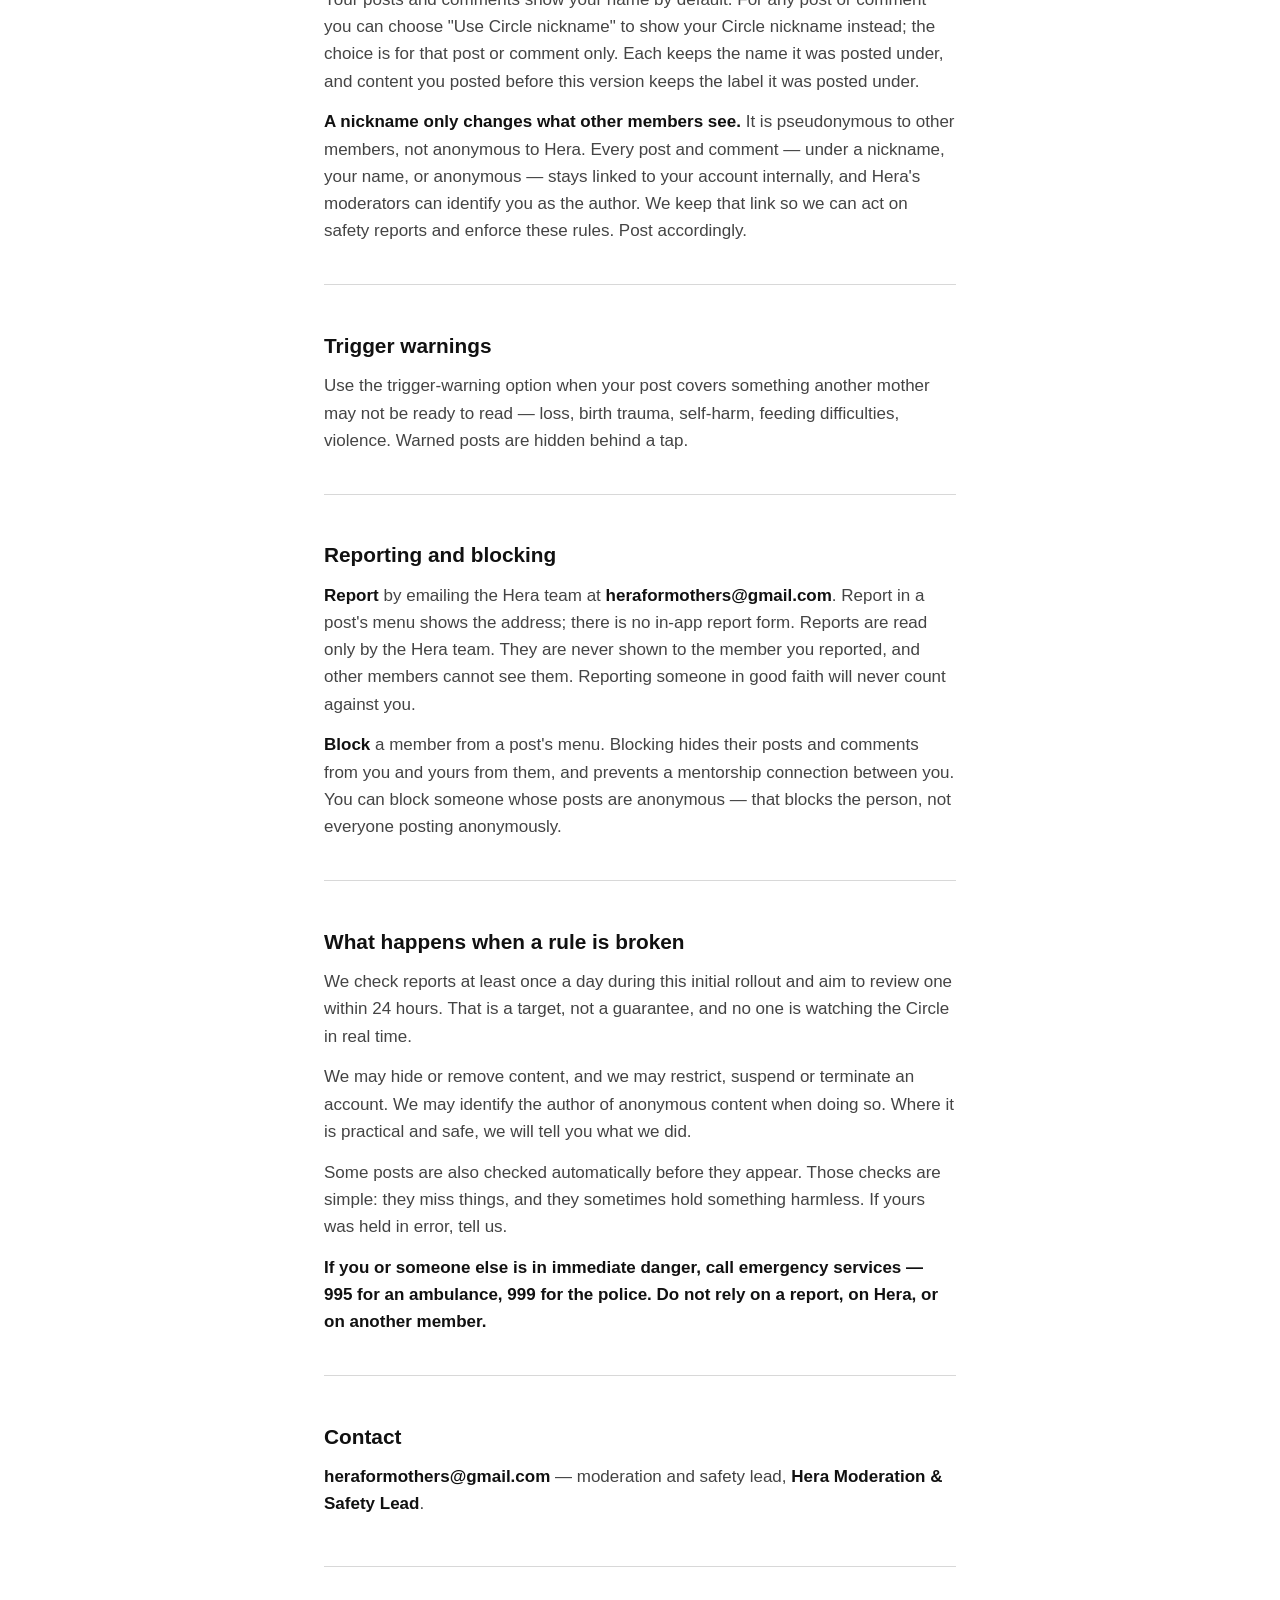
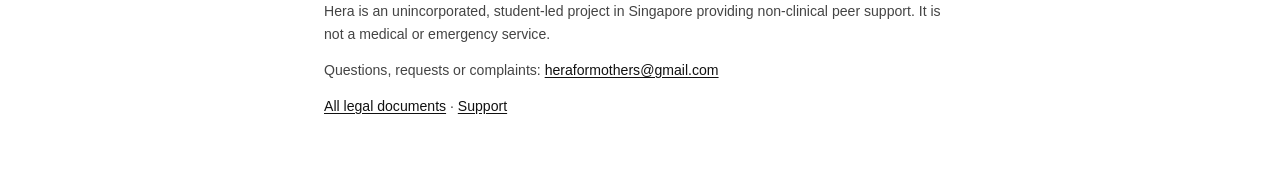
==== commit 3a34018a: "Draft: name by default in Circle, nickname per post; reports by email Circle shows the display name " ====
--- a/community-guidelines/index.html
+++ b/community-guidelines/index.html
@@ -22,7 +22,7 @@
 <p><strong>Kept as a separate document because</strong> it is gated separately in the app (you accept it at your first post, not at sign-up), it is versioned separately, and it is the document a member is most likely to be pointed back to. Folding it into the Terms would make the moment of acceptance meaningless.</p>
 <hr>
 <h2 id="the-five-rules">The five rules</h2>
-<ol><li><strong>Be respectful.</strong> Treat other members with kindness.</li><li><strong>No hate.</strong> No abuse, harassment, slurs, or attacks on any person or group.</li><li><strong>No medical advice.</strong> Share your experience; do not tell other members what to do about their health, medication, or their baby's health.</li><li><strong>No solicitation.</strong> No selling, advertising, recruiting, or promotion.</li><li><strong>Report problems.</strong> Use the report function rather than confronting a member yourself.</li></ol>
+<ol><li><strong>Be respectful.</strong> Treat other members with kindness.</li><li><strong>No hate.</strong> No abuse, harassment, slurs, or attacks on any person or group.</li><li><strong>No medical advice.</strong> Share your experience; do not tell other members what to do about their health, medication, or their baby's health.</li><li><strong>No solicitation.</strong> No selling, advertising, recruiting, or promotion.</li><li><strong>Report problems.</strong> Email the Hera team rather than confronting a member yourself — Report in a post's menu shows the address.</li></ol>
 <hr>
 <h2 id="also-not-allowed">Also not allowed</h2>
 <p>Impersonating anyone. Posting another person's private information. Content that is unlawful, sexually explicit, or graphically violent. Content that encourages self-harm, suicide, or disordered eating. Scraping or republishing other members' posts. Using Hera to disrupt or attack the service.</p>
@@ -33,15 +33,15 @@
 <p>There is a difference between saying you are struggling — always welcome — and encouraging someone else to hurt themselves, which is not.</p>
 <hr>
 <h2 id="your-name-in-circle">Your name in Circle</h2>
-<p>Your posts and comments show your Circle nickname. Your name is shown only on a post or comment where you choose to use it. Each keeps the name it was posted under, and content you posted before this version keeps the label it was posted under.</p>
-<p><strong>A nickname only changes what other members see.</strong> Every post and comment — under a nickname or anonymous — stays linked to your account internally, and Hera's moderators can identify you as the author. We keep that link so we can act on safety reports and enforce these rules. Post accordingly.</p>
+<p>Your posts and comments show your name by default. For any post or comment you can choose "Use Circle nickname" to show your Circle nickname instead; the choice is for that post or comment only. Each keeps the name it was posted under, and content you posted before this version keeps the label it was posted under.</p>
+<p><strong>A nickname only changes what other members see.</strong> It is pseudonymous to other members, not anonymous to Hera. Every post and comment — under a nickname, your name, or anonymous — stays linked to your account internally, and Hera's moderators can identify you as the author. We keep that link so we can act on safety reports and enforce these rules. Post accordingly.</p>
 <hr>
 <h2 id="trigger-warnings">Trigger warnings</h2>
 <p>Use the trigger-warning option when your post covers something another mother may not be ready to read — loss, birth trauma, self-harm, feeding difficulties, violence. Warned posts are hidden behind a tap.</p>
 <hr>
 <h2 id="reporting-and-blocking">Reporting and blocking</h2>
-<p><strong>Report</strong> any post or comment from the post menu. Reports go to the Hera team. They are never shown to the member you reported, and other members cannot see them. Reporting someone in good faith will never count against you.</p>
-<p><strong>Block</strong> a member from the same menu. Blocking hides their posts and comments from you and yours from them, and prevents a mentorship connection between you. You can block someone whose posts are anonymous — that blocks the person, not everyone posting anonymously.</p>
+<p><strong>Report</strong> by emailing the Hera team at <strong>heraformothers@gmail.com</strong>. Report in a post's menu shows the address; there is no in-app report form. Reports are read only by the Hera team. They are never shown to the member you reported, and other members cannot see them. Reporting someone in good faith will never count against you.</p>
+<p><strong>Block</strong> a member from a post's menu. Blocking hides their posts and comments from you and yours from them, and prevents a mentorship connection between you. You can block someone whose posts are anonymous — that blocks the person, not everyone posting anonymously.</p>
 <hr>
 <h2 id="what-happens-when-a-rule-is-broken">What happens when a rule is broken</h2>
 <p>We check reports at least once a day during this initial rollout and aim to review one within 24 hours. That is a target, not a guarantee, and no one is watching the Circle in real time.</p>
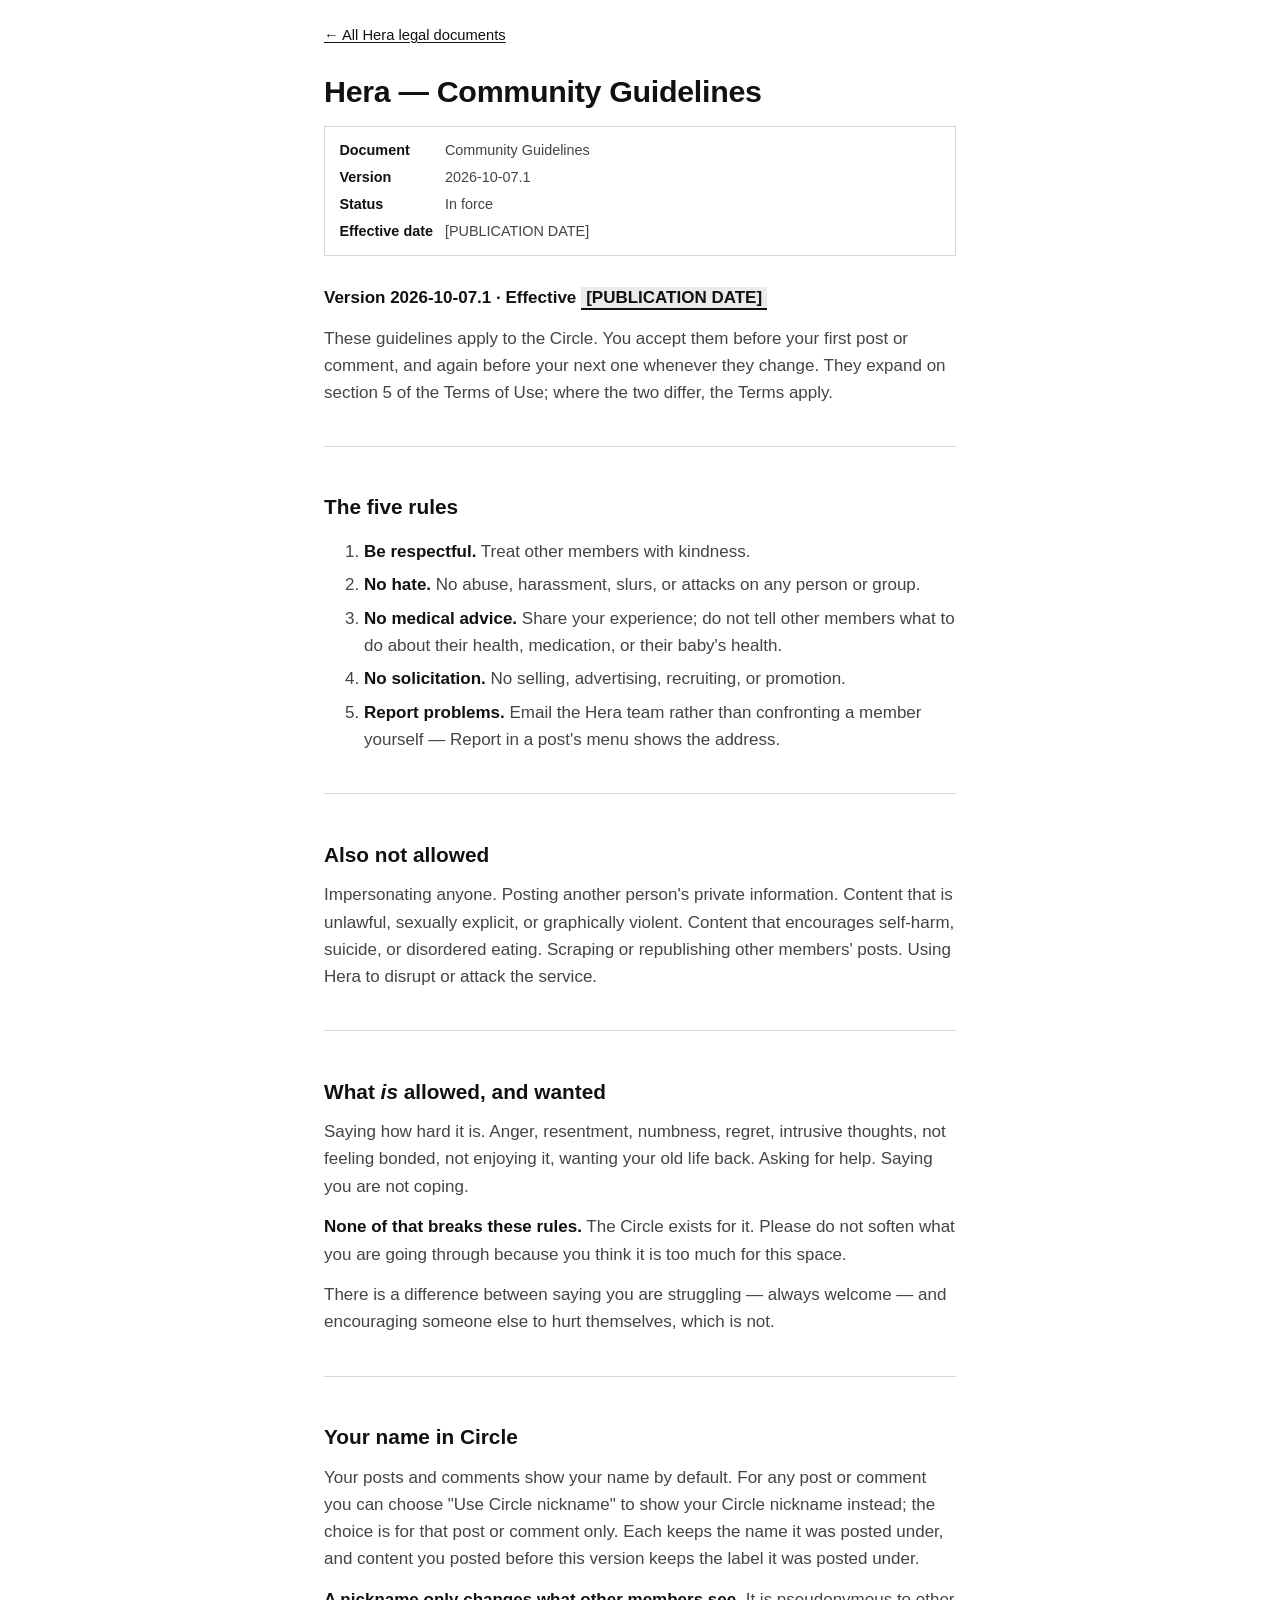
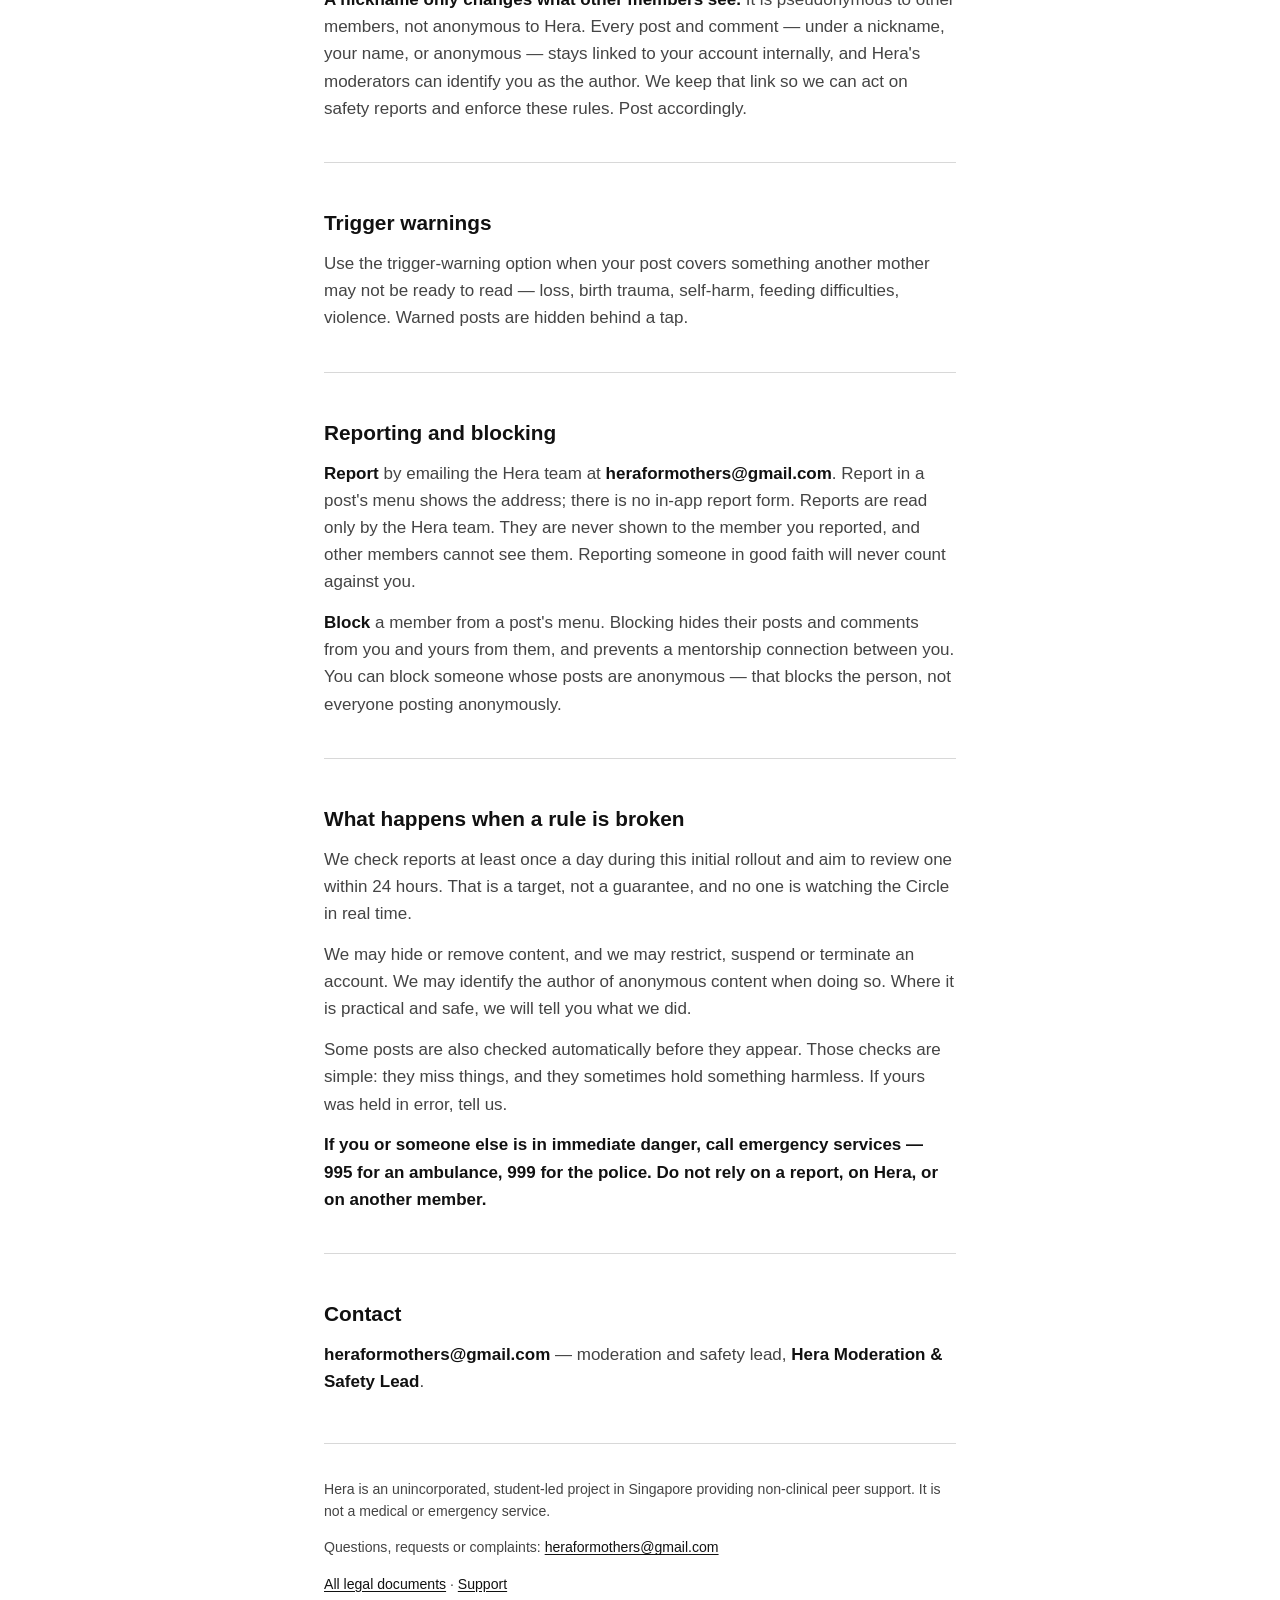
==== commit 7c810eac: "Audit: drop internal drafting note, align peer-support disclosure, reports on Support page Removes t" ====
--- a/community-guidelines/index.html
+++ b/community-guidelines/index.html
@@ -18,8 +18,7 @@
 <dt>Effective date</dt><dd>[PUBLICATION DATE]</dd>
 </dl></div>
 <p><strong>Version 2026-10-07.1 · Effective <span class="placeholder">[PUBLICATION DATE]</span></strong></p>
-<p>These guidelines apply to the Circle. You accept them before your first post or comment. They expand on section 5 of the Terms of Use; where the two differ, the Terms apply.</p>
-<p><strong>Kept as a separate document because</strong> it is gated separately in the app (you accept it at your first post, not at sign-up), it is versioned separately, and it is the document a member is most likely to be pointed back to. Folding it into the Terms would make the moment of acceptance meaningless.</p>
+<p>These guidelines apply to the Circle. You accept them before your first post or comment, and again before your next one whenever they change. They expand on section 5 of the Terms of Use; where the two differ, the Terms apply.</p>
 <hr>
 <h2 id="the-five-rules">The five rules</h2>
 <ol><li><strong>Be respectful.</strong> Treat other members with kindness.</li><li><strong>No hate.</strong> No abuse, harassment, slurs, or attacks on any person or group.</li><li><strong>No medical advice.</strong> Share your experience; do not tell other members what to do about their health, medication, or their baby's health.</li><li><strong>No solicitation.</strong> No selling, advertising, recruiting, or promotion.</li><li><strong>Report problems.</strong> Email the Hera team rather than confronting a member yourself — Report in a post's menu shows the address.</li></ol>
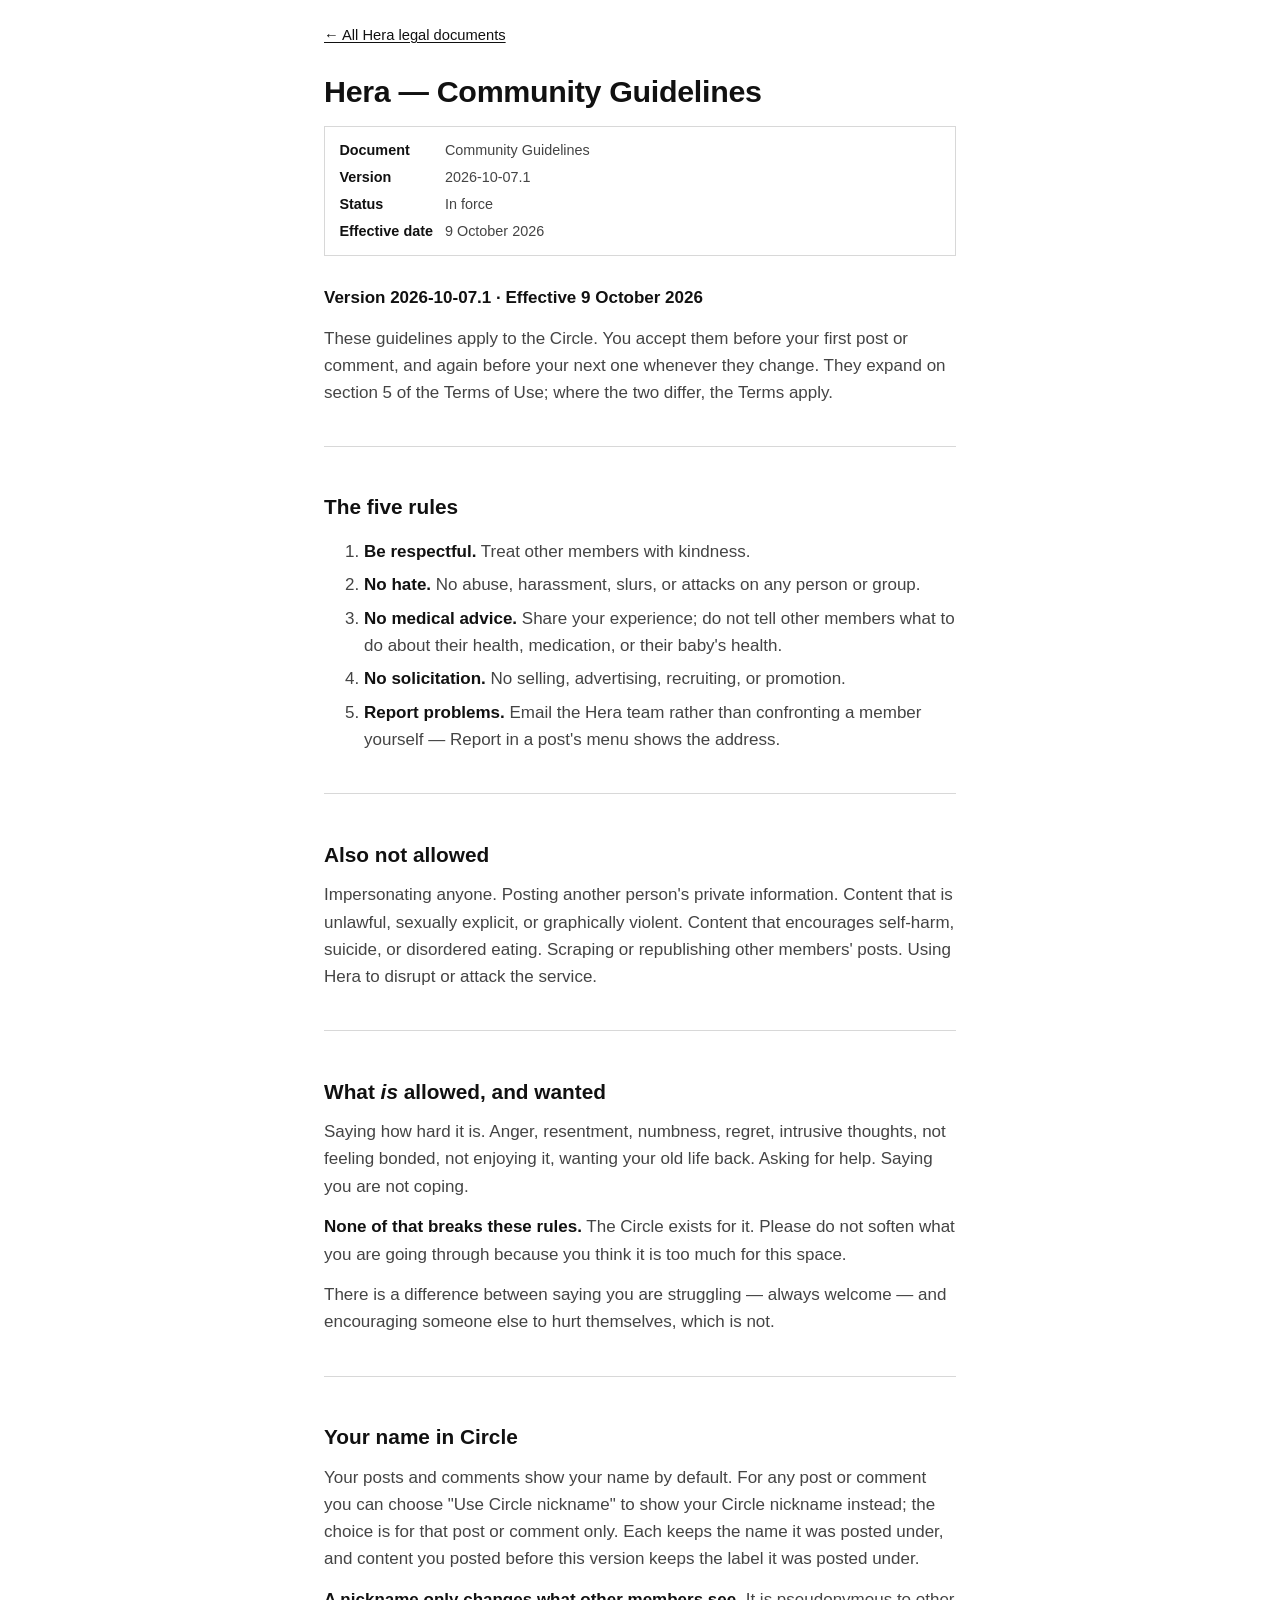
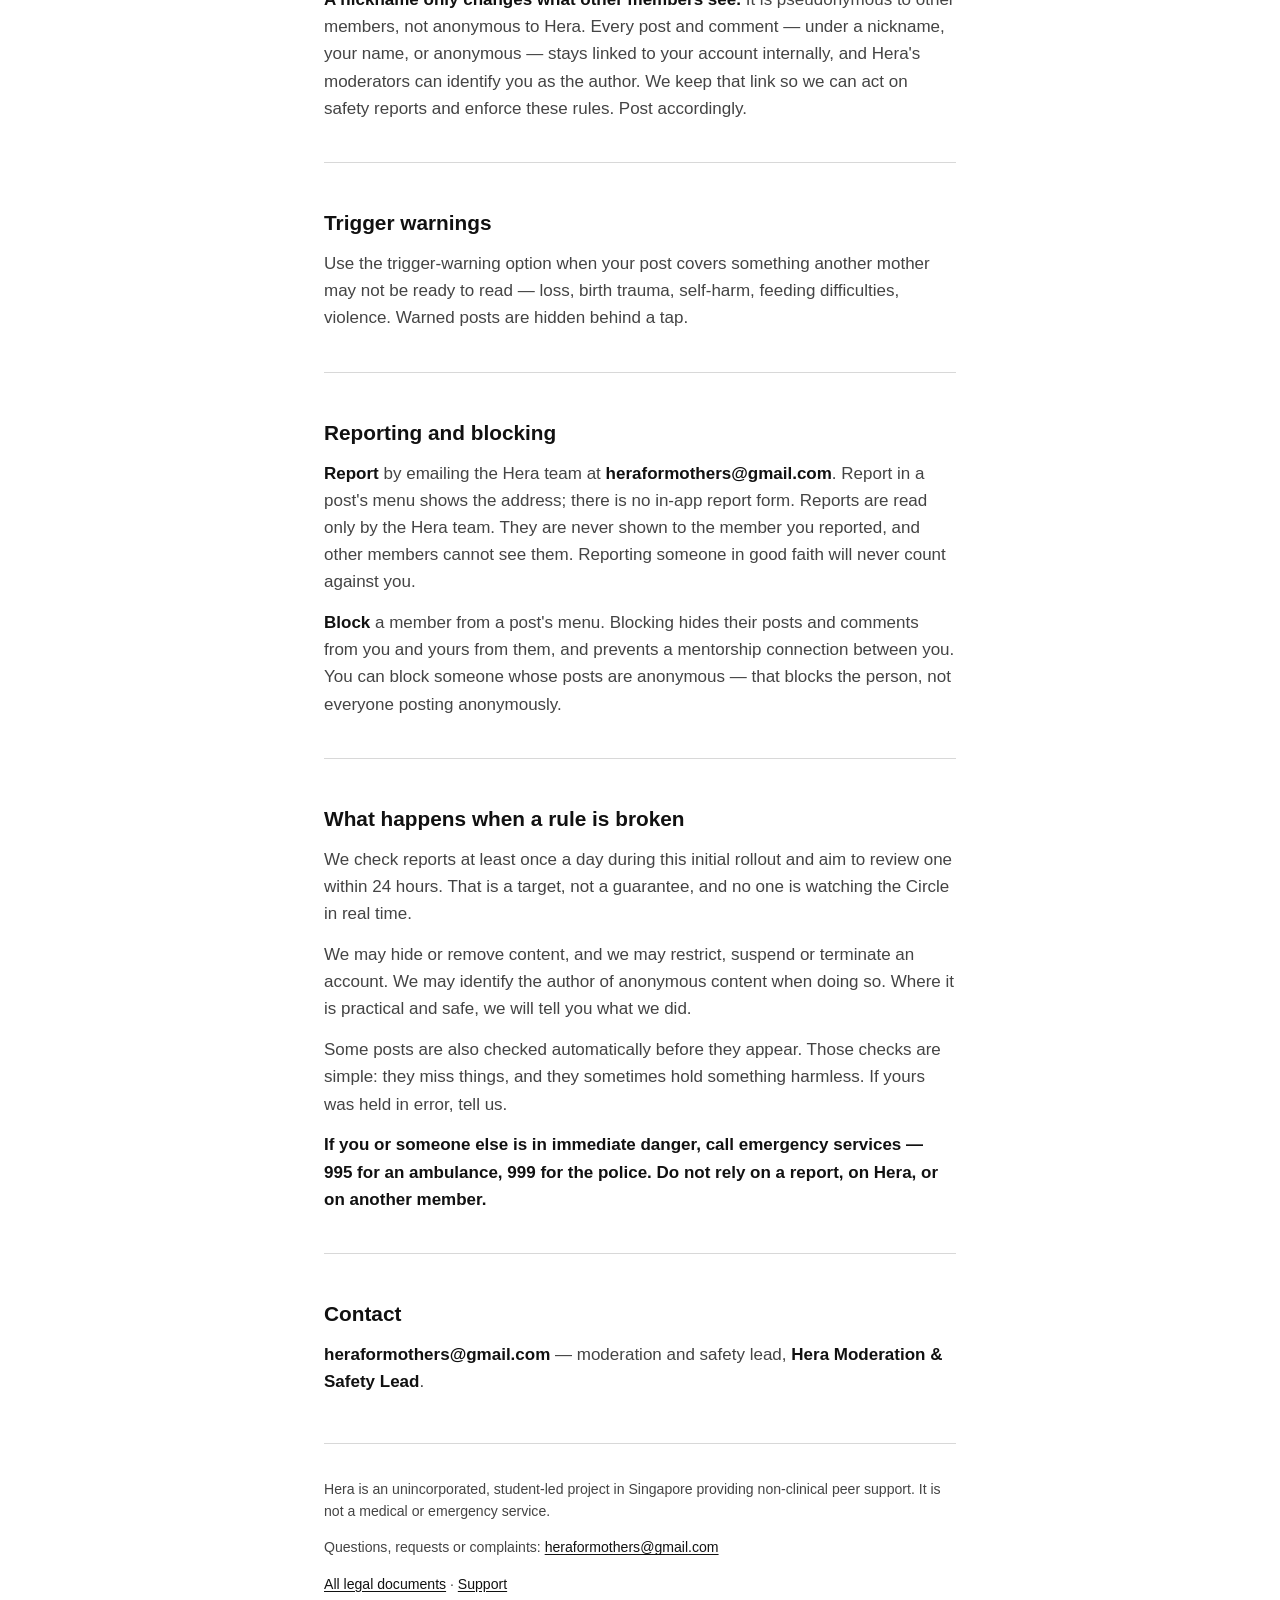
==== commit ef9c4fa2: "Publish legal documents 2026-10-07.1, effective 9 October 2026 Terms, Privacy Notice, Community Guid" ====
--- a/community-guidelines/index.html
+++ b/community-guidelines/index.html
@@ -15,9 +15,9 @@
 <dt>Document</dt><dd>Community Guidelines</dd>
 <dt>Version</dt><dd>2026-10-07.1</dd>
 <dt>Status</dt><dd>In force</dd>
-<dt>Effective date</dt><dd>[PUBLICATION DATE]</dd>
+<dt>Effective date</dt><dd>9 October 2026</dd>
 </dl></div>
-<p><strong>Version 2026-10-07.1 · Effective <span class="placeholder">[PUBLICATION DATE]</span></strong></p>
+<p><strong>Version 2026-10-07.1 · Effective 9 October 2026</strong></p>
 <p>These guidelines apply to the Circle. You accept them before your first post or comment, and again before your next one whenever they change. They expand on section 5 of the Terms of Use; where the two differ, the Terms apply.</p>
 <hr>
 <h2 id="the-five-rules">The five rules</h2>
